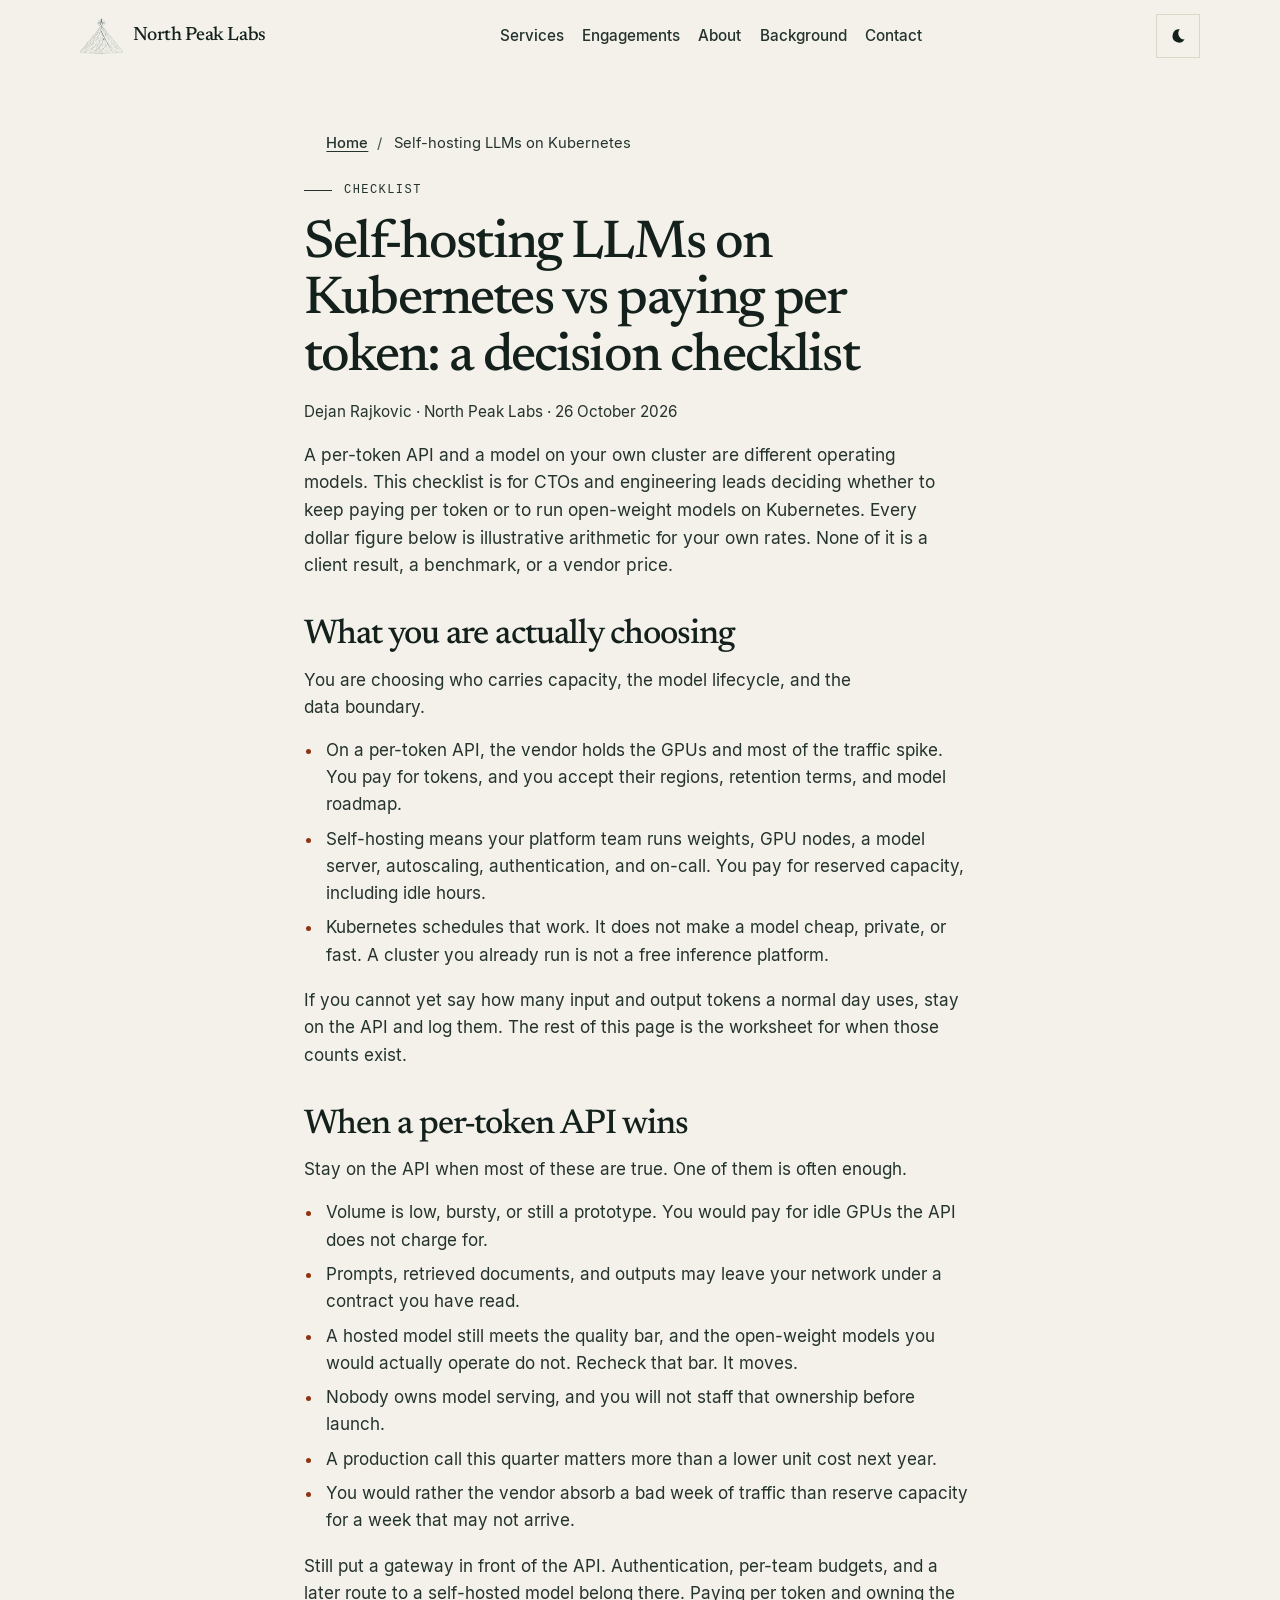
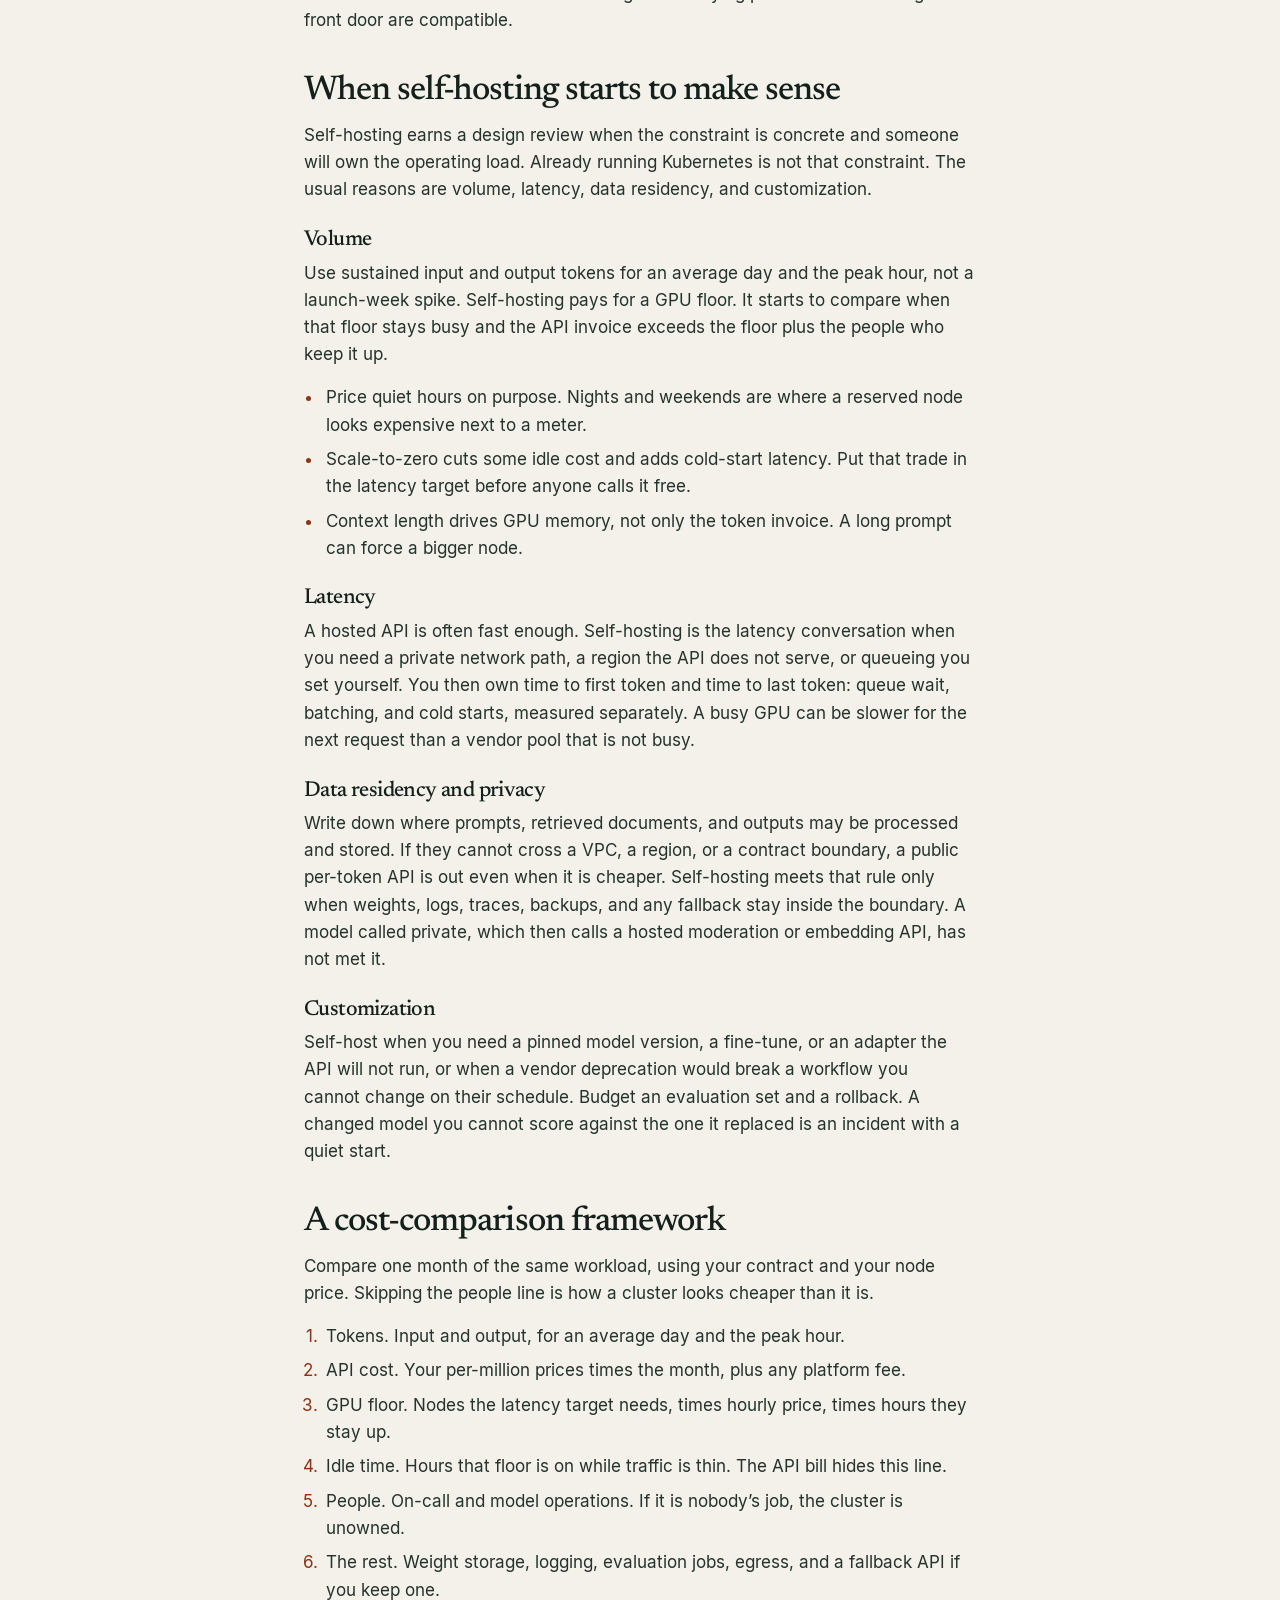
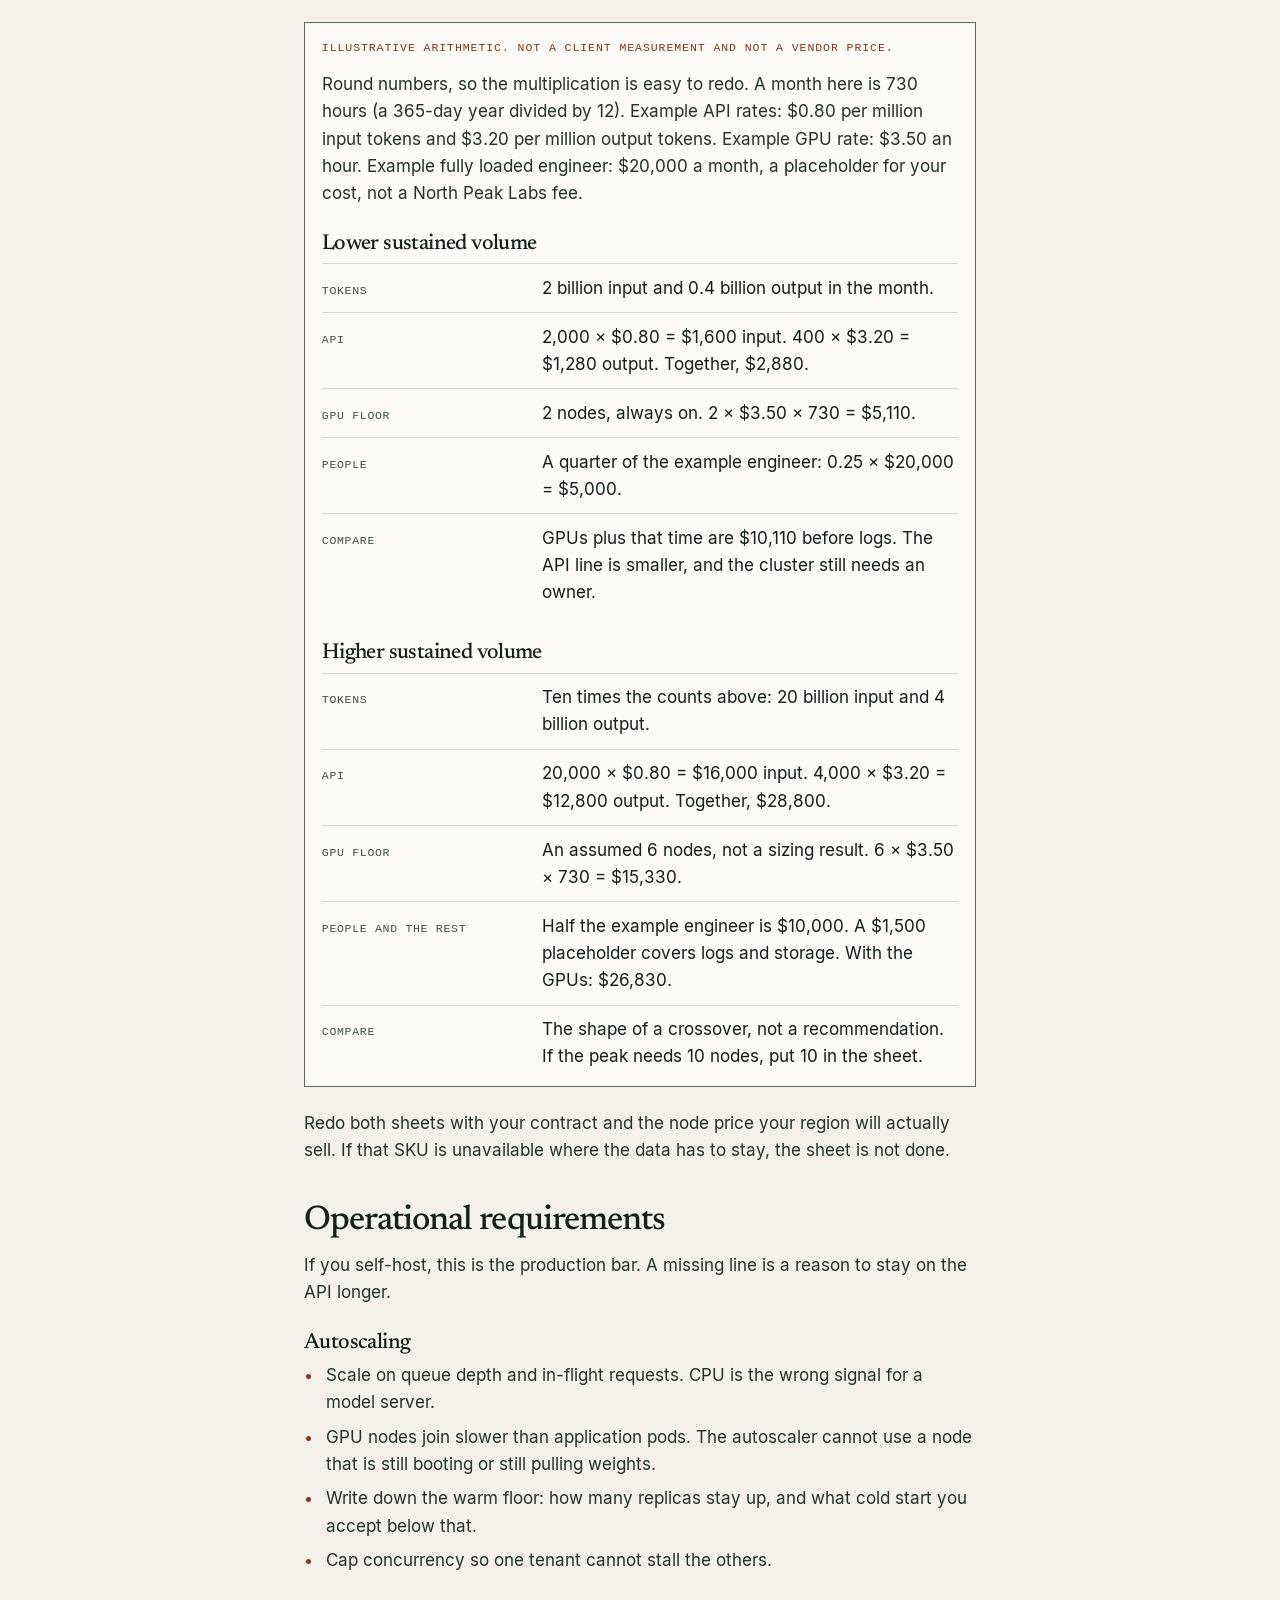
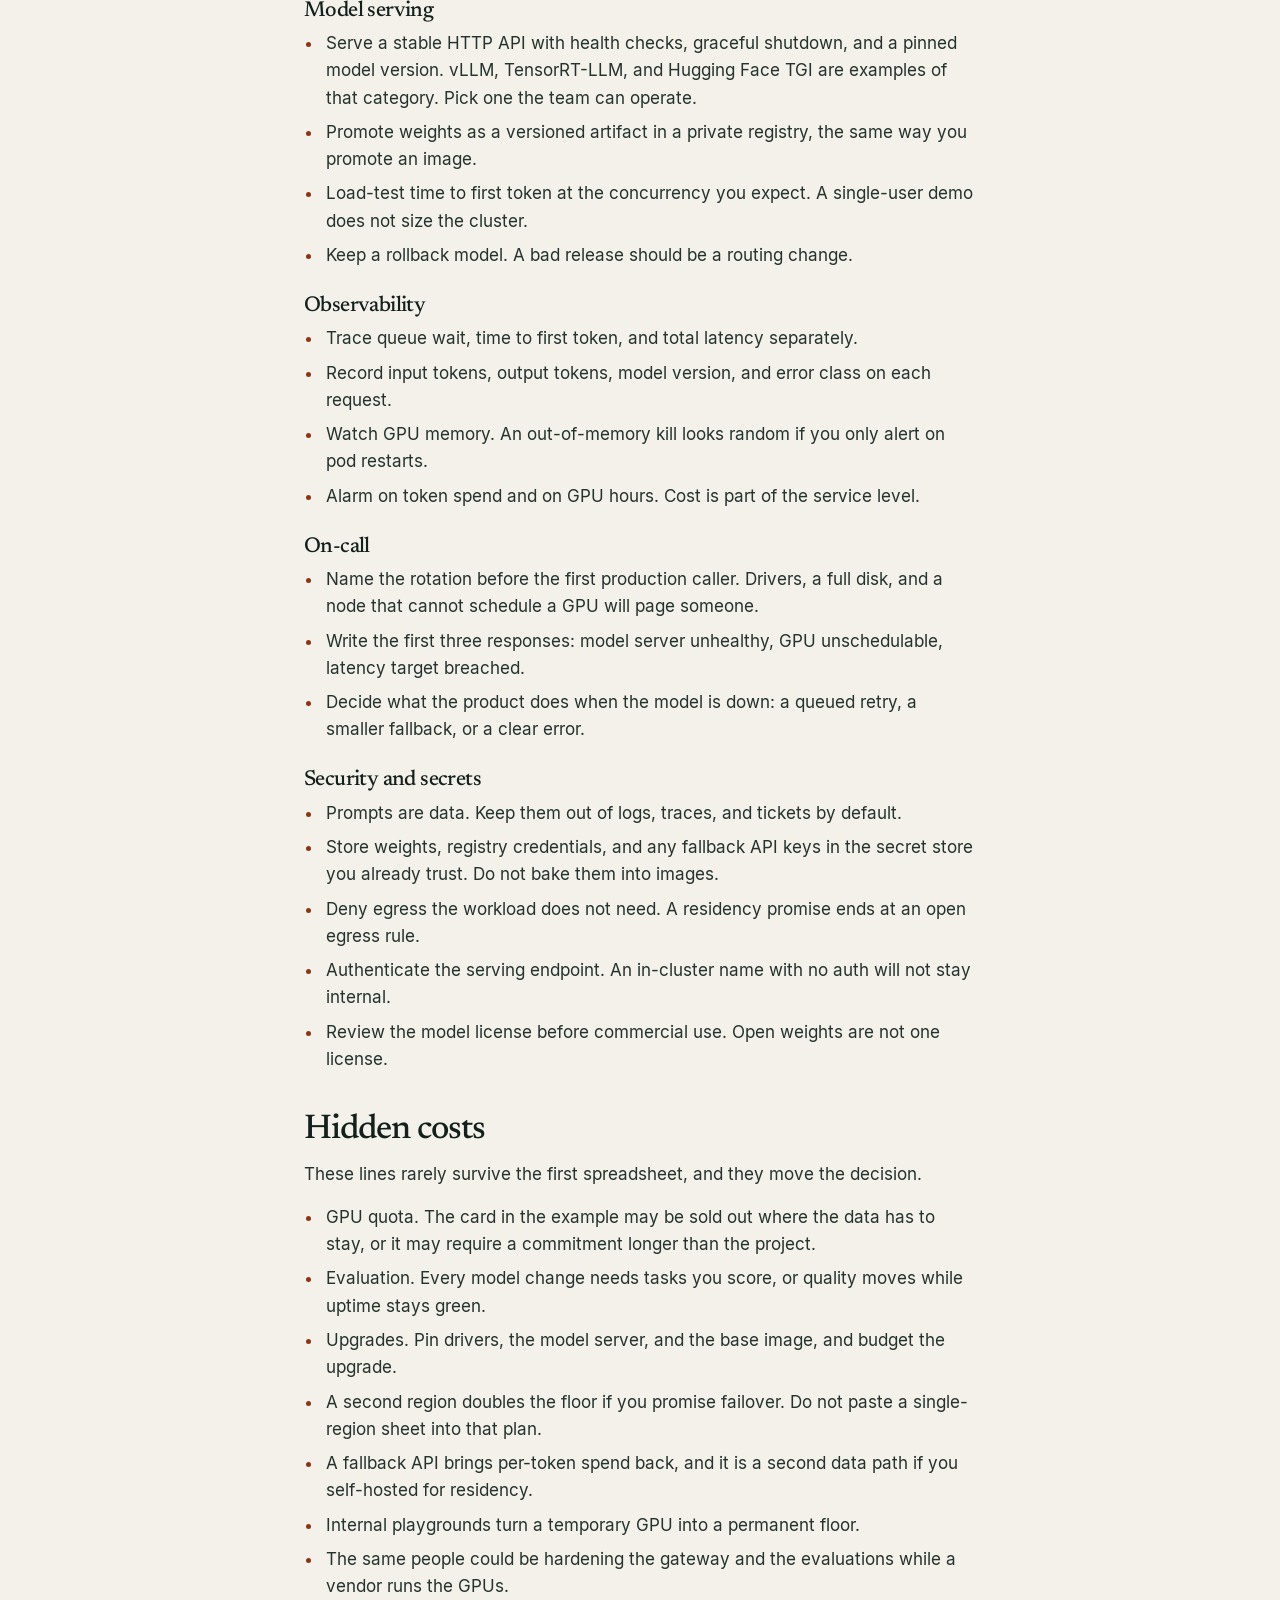
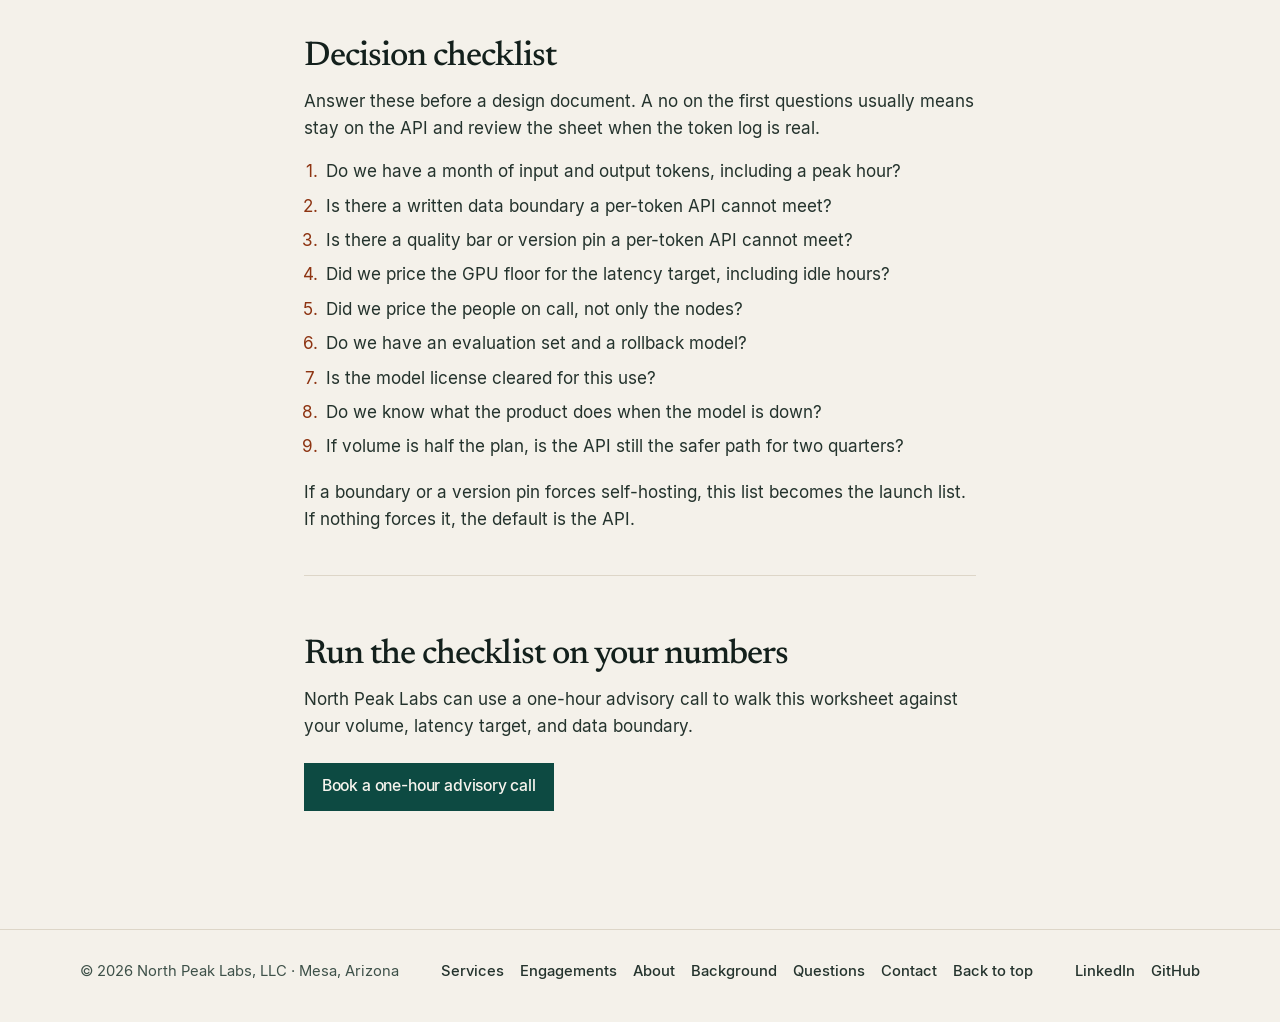
==== self-hosting-llms-kubernetes/index.html @ 17d91e7c "Add a checklist for self-hosting LLMs on Kubernetes. The article compares a per-token API with runni" ====
<!doctype html>
<html lang="en">
  <head>
    <meta charset="utf-8" />
    <meta name="viewport" content="width=device-width, initial-scale=1, viewport-fit=cover" />
    <script>
      (function () {
        document.documentElement.classList.add("js");
        try {
          var saved = localStorage.getItem("npl-theme");
          if (saved === "light" || saved === "dark") document.documentElement.setAttribute("data-theme", saved);
        } catch (e) {}
        if (window.matchMedia("(prefers-reduced-motion: reduce)").matches) document.documentElement.classList.add("reduced-motion");
      })();
    </script>
    <title>Self-hosting LLMs on Kubernetes vs paying per token | North Peak Labs</title>
    <meta name="description" content="A checklist for CTOs and engineering leads choosing a per-token LLM API or self-hosted open-weight models on Kubernetes, with illustrative cost math." />
    <link rel="canonical" href="https://northpeaklabs.studio/self-hosting-llms-kubernetes/" />
    <meta name="robots" content="index, follow" />
    <meta name="author" content="Dejan Rajkovic" />
    <meta name="color-scheme" content="light dark" />
    <meta name="theme-color" content="#f4f1ea" media="(prefers-color-scheme: light)" />
    <meta name="theme-color" content="#101614" media="(prefers-color-scheme: dark)" />
    <meta property="og:title" content="Self-hosting LLMs on Kubernetes vs paying per token: a decision checklist" />
    <meta property="og:description" content="A checklist for CTOs and engineering leads choosing a per-token LLM API or self-hosted open-weight models on Kubernetes, with illustrative cost math." />
    <meta property="og:type" content="article" />
    <meta property="og:locale" content="en_US" />
    <meta property="og:site_name" content="North Peak Labs" />
    <meta property="og:url" content="https://northpeaklabs.studio/self-hosting-llms-kubernetes/" />
    <meta property="og:image" content="https://northpeaklabs.studio/og-image.png" />
    <meta property="og:image:width" content="1200" />
    <meta property="og:image:height" content="630" />
    <meta property="og:image:alt" content="North Peak Labs — AI platform, MLOps, and LLM consulting in Mesa, Arizona." />
    <meta property="article:published_time" content="2026-10-26" />
    <meta property="article:author" content="Dejan Rajkovic" />
    <meta name="twitter:card" content="summary_large_image" />
    <meta name="twitter:title" content="Self-hosting LLMs on Kubernetes vs paying per token: a decision checklist" />
    <meta name="twitter:description" content="A checklist for CTOs and engineering leads choosing a per-token LLM API or self-hosted open-weight models on Kubernetes, with illustrative cost math." />
    <meta name="twitter:image" content="https://northpeaklabs.studio/og-image.png" />
    <meta name="twitter:image:alt" content="North Peak Labs — AI platform, MLOps, and LLM consulting in Mesa, Arizona." />
    <link rel="icon" href="/favicon.ico" sizes="any" />
    <link rel="icon" href="/favicon-32.png" type="image/png" sizes="32x32" />
    <link rel="apple-touch-icon" href="/apple-touch-icon.png" sizes="180x180" />
    <link rel="preload" href="/fonts/newsreader-500.woff2" as="font" type="font/woff2" crossorigin />
    <link rel="preload" href="/fonts/inter-400.woff2" as="font" type="font/woff2" crossorigin />
    <link rel="stylesheet" href="/styles.css" />
    <script type="application/ld+json">
      {
        "@context": "https://schema.org",
        "@graph": [
          {
            "@type": "Article",
            "headline": "Self-hosting LLMs on Kubernetes vs paying per token: a decision checklist",
            "description": "A checklist for CTOs and engineering leads choosing a per-token LLM API or self-hosted open-weight models on Kubernetes, with illustrative cost math.",
            "datePublished": "2026-10-26",
            "dateModified": "2026-10-26",
            "inLanguage": "en-US",
            "mainEntityOfPage": "https://northpeaklabs.studio/self-hosting-llms-kubernetes/",
            "image": "https://northpeaklabs.studio/og-image.png",
            "author": {
              "@type": "Person",
              "@id": "https://northpeaklabs.studio/#dejan",
              "name": "Dejan Rajkovic",
              "url": "https://northpeaklabs.studio/#about"
            },
            "publisher": {
              "@type": "Organization",
              "@id": "https://northpeaklabs.studio/#org",
              "name": "North Peak Labs",
              "url": "https://northpeaklabs.studio/",
              "logo": "https://northpeaklabs.studio/mark.png"
            }
          },
          {
            "@type": "BreadcrumbList",
            "itemListElement": [
              {
                "@type": "ListItem",
                "position": 1,
                "name": "Home",
                "item": "https://northpeaklabs.studio/"
              },
              {
                "@type": "ListItem",
                "position": 2,
                "name": "Self-hosting LLMs on Kubernetes vs paying per token: a decision checklist",
                "item": "https://northpeaklabs.studio/self-hosting-llms-kubernetes/"
              }
            ]
          }
        ]
      }
    </script>
  </head>
  <body>
    <a class="skip" href="#main">Skip to content</a>
    <header class="site-header">
      <div class="nav-bar wrap">
        <a class="wordmark" href="/">
          <img src="/mark.png" width="43" height="36" alt="" />
          <span class="wordmark-text">North Peak Labs</span>
        </a>
        <nav class="nav-links" id="nav-links" aria-label="Primary">
          <a href="/#services">Services</a>
          <a href="/#engagements">Engagements</a>
          <a href="/#about">About</a>
          <a href="/#background">Background</a>
          <a href="/#contact">Contact</a>
        </nav>
        <div class="nav-actions">
          <button class="icon-btn theme-toggle" type="button" aria-label="Switch to dark theme">
            <svg class="icon-moon" viewBox="0 0 24 24" width="18" height="18" aria-hidden="true"><path fill="currentColor" d="M14.5 3.1a8.8 8.8 0 1 0 6.4 13.6A8.2 8.2 0 0 1 14.5 3.1z"/></svg>
            <svg class="icon-sun" viewBox="0 0 24 24" width="18" height="18" aria-hidden="true"><path fill="none" stroke="currentColor" stroke-width="1.7" stroke-linecap="round" d="M12 4.2V2.5M12 21.5v-1.7M4.2 12H2.5M21.5 12h-1.7M6.1 6.1 4.9 4.9M19.1 19.1l-1.2-1.2M17.9 6.1l1.2-1.2M4.9 19.1l1.2-1.2"/><circle cx="12" cy="12" r="3.4" fill="none" stroke="currentColor" stroke-width="1.7"/></svg>
          </button>
          <button class="icon-btn menu-toggle" type="button" aria-expanded="false" aria-controls="nav-links" aria-label="Open navigation">
            <span class="menu-icon" aria-hidden="true"></span>
          </button>
        </div>
      </div>
    </header>

    <main id="main" tabindex="-1">
      <article class="article section">
        <div class="wrap prose">
          <nav class="crumbs" aria-label="Breadcrumb">
            <ol>
              <li><a href="/">Home</a></li>
              <li aria-current="page">Self-hosting LLMs on Kubernetes</li>
            </ol>
          </nav>
          <p class="kicker">Checklist</p>
          <h1>Self-hosting LLMs on Kubernetes vs paying per token: a decision checklist</h1>
          <p class="byline">Dejan Rajkovic · North Peak Labs · 26 October 2026</p>
          <p class="lede">A per-token API and a model on your own cluster are different operating models. This checklist is for CTOs and engineering leads deciding whether to keep paying per token or to run open-weight models on Kubernetes. Every dollar figure below is illustrative arithmetic for your own rates. None of it is a client result, a benchmark, or a vendor price.</p>

          <h2>What you are actually choosing</h2>
          <p>You are choosing who carries capacity, the model lifecycle, and the data boundary.</p>
          <ul>
            <li>On a per-token API, the vendor holds the GPUs and most of the traffic spike. You pay for tokens, and you accept their regions, retention terms, and model roadmap.</li>
            <li>Self-hosting means your platform team runs weights, GPU nodes, a model server, autoscaling, authentication, and on-call. You pay for reserved capacity, including idle hours.</li>
            <li>Kubernetes schedules that work. It does not make a model cheap, private, or fast. A cluster you already run is not a free inference platform.</li>
          </ul>
          <p>If you cannot yet say how many input and output tokens a normal day uses, stay on the API and log them. The rest of this page is the worksheet for when those counts exist.</p>

          <h2>When a per-token API wins</h2>
          <p>Stay on the API when most of these are true. One of them is often enough.</p>
          <ul>
            <li>Volume is low, bursty, or still a prototype. You would pay for idle GPUs the API does not charge for.</li>
            <li>Prompts, retrieved documents, and outputs may leave your network under a contract you have read.</li>
            <li>A hosted model still meets the quality bar, and the open-weight models you would actually operate do not. Recheck that bar. It moves.</li>
            <li>Nobody owns model serving, and you will not staff that ownership before launch.</li>
            <li>A production call this quarter matters more than a lower unit cost next year.</li>
            <li>You would rather the vendor absorb a bad week of traffic than reserve capacity for a week that may not arrive.</li>
          </ul>
          <p>Still put a gateway in front of the API. Authentication, per-team budgets, and a later route to a self-hosted model belong there. Paying per token and owning the front door are compatible.</p>

          <h2>When self-hosting starts to make sense</h2>
          <p>Self-hosting earns a design review when the constraint is concrete and someone will own the operating load. Already running Kubernetes is not that constraint. The usual reasons are volume, latency, data residency, and customization.</p>

          <h3>Volume</h3>
          <p>Use sustained input and output tokens for an average day and the peak hour, not a launch-week spike. Self-hosting pays for a GPU floor. It starts to compare when that floor stays busy and the API invoice exceeds the floor plus the people who keep it up.</p>
          <ul>
            <li>Price quiet hours on purpose. Nights and weekends are where a reserved node looks expensive next to a meter.</li>
            <li>Scale-to-zero cuts some idle cost and adds cold-start latency. Put that trade in the latency target before anyone calls it free.</li>
            <li>Context length drives GPU memory, not only the token invoice. A long prompt can force a bigger node.</li>
          </ul>

          <h3>Latency</h3>
          <p>A hosted API is often fast enough. Self-hosting is the latency conversation when you need a private network path, a region the API does not serve, or queueing you set yourself. You then own time to first token and time to last token: queue wait, batching, and cold starts, measured separately. A busy GPU can be slower for the next request than a vendor pool that is not busy.</p>

          <h3>Data residency and privacy</h3>
          <p>Write down where prompts, retrieved documents, and outputs may be processed and stored. If they cannot cross a VPC, a region, or a contract boundary, a public per-token API is out even when it is cheaper. Self-hosting meets that rule only when weights, logs, traces, backups, and any fallback stay inside the boundary. A model called private, which then calls a hosted moderation or embedding API, has not met it.</p>

          <h3>Customization</h3>
          <p>Self-host when you need a pinned model version, a fine-tune, or an adapter the API will not run, or when a vendor deprecation would break a workflow you cannot change on their schedule. Budget an evaluation set and a rollback. A changed model you cannot score against the one it replaced is an incident with a quiet start.</p>

          <h2>A cost-comparison framework</h2>
          <p>Compare one month of the same workload, using your contract and your node price. Skipping the people line is how a cluster looks cheaper than it is.</p>
          <ol>
            <li>Tokens. Input and output, for an average day and the peak hour.</li>
            <li>API cost. Your per-million prices times the month, plus any platform fee.</li>
            <li>GPU floor. Nodes the latency target needs, times hourly price, times hours they stay up.</li>
            <li>Idle time. Hours that floor is on while traffic is thin. The API bill hides this line.</li>
            <li>People. On-call and model operations. If it is nobody’s job, the cluster is unowned.</li>
            <li>The rest. Weight storage, logging, evaluation jobs, egress, and a fallback API if you keep one.</li>
          </ol>

          <figure class="example">
            <figcaption>Illustrative arithmetic. Not a client measurement and not a vendor price.</figcaption>
            <p>Round numbers, so the multiplication is easy to redo. A month here is 730 hours (a 365-day year divided by 12). Example API rates: $0.80 per million input tokens and $3.20 per million output tokens. Example GPU rate: $3.50 an hour. Example fully loaded engineer: $20,000 a month, a placeholder for your cost, not a North Peak Labs fee.</p>
            <h3>Lower sustained volume</h3>
            <dl class="sheet">
              <div>
                <dt>Tokens</dt>
                <dd>2 billion input and 0.4 billion output in the month.</dd>
              </div>
              <div>
                <dt>API</dt>
                <dd>2,000 × $0.80 = $1,600 input. 400 × $3.20 = $1,280 output. Together, $2,880.</dd>
              </div>
              <div>
                <dt>GPU floor</dt>
                <dd>2 nodes, always on. 2 × $3.50 × 730 = $5,110.</dd>
              </div>
              <div>
                <dt>People</dt>
                <dd>A quarter of the example engineer: 0.25 × $20,000 = $5,000.</dd>
              </div>
              <div>
                <dt>Compare</dt>
                <dd>GPUs plus that time are $10,110 before logs. The API line is smaller, and the cluster still needs an owner.</dd>
              </div>
            </dl>
            <h3>Higher sustained volume</h3>
            <dl class="sheet">
              <div>
                <dt>Tokens</dt>
                <dd>Ten times the counts above: 20 billion input and 4 billion output.</dd>
              </div>
              <div>
                <dt>API</dt>
                <dd>20,000 × $0.80 = $16,000 input. 4,000 × $3.20 = $12,800 output. Together, $28,800.</dd>
              </div>
              <div>
                <dt>GPU floor</dt>
                <dd>An assumed 6 nodes, not a sizing result. 6 × $3.50 × 730 = $15,330.</dd>
              </div>
              <div>
                <dt>People and the rest</dt>
                <dd>Half the example engineer is $10,000. A $1,500 placeholder covers logs and storage. With the GPUs: $26,830.</dd>
              </div>
              <div>
                <dt>Compare</dt>
                <dd>The shape of a crossover, not a recommendation. If the peak needs 10 nodes, put 10 in the sheet.</dd>
              </div>
            </dl>
          </figure>
          <p>Redo both sheets with your contract and the node price your region will actually sell. If that SKU is unavailable where the data has to stay, the sheet is not done.</p>

          <h2>Operational requirements</h2>
          <p>If you self-host, this is the production bar. A missing line is a reason to stay on the API longer.</p>

          <h3>Autoscaling</h3>
          <ul>
            <li>Scale on queue depth and in-flight requests. CPU is the wrong signal for a model server.</li>
            <li>GPU nodes join slower than application pods. The autoscaler cannot use a node that is still booting or still pulling weights.</li>
            <li>Write down the warm floor: how many replicas stay up, and what cold start you accept below that.</li>
            <li>Cap concurrency so one tenant cannot stall the others.</li>
          </ul>

          <h3>Model serving</h3>
          <ul>
            <li>Serve a stable HTTP API with health checks, graceful shutdown, and a pinned model version. vLLM, TensorRT-LLM, and Hugging Face TGI are examples of that category. Pick one the team can operate.</li>
            <li>Promote weights as a versioned artifact in a private registry, the same way you promote an image.</li>
            <li>Load-test time to first token at the concurrency you expect. A single-user demo does not size the cluster.</li>
            <li>Keep a rollback model. A bad release should be a routing change.</li>
          </ul>

          <h3>Observability</h3>
          <ul>
            <li>Trace queue wait, time to first token, and total latency separately.</li>
            <li>Record input tokens, output tokens, model version, and error class on each request.</li>
            <li>Watch GPU memory. An out-of-memory kill looks random if you only alert on pod restarts.</li>
            <li>Alarm on token spend and on GPU hours. Cost is part of the service level.</li>
          </ul>

          <h3>On-call</h3>
          <ul>
            <li>Name the rotation before the first production caller. Drivers, a full disk, and a node that cannot schedule a GPU will page someone.</li>
            <li>Write the first three responses: model server unhealthy, GPU unschedulable, latency target breached.</li>
            <li>Decide what the product does when the model is down: a queued retry, a smaller fallback, or a clear error.</li>
          </ul>

          <h3>Security and secrets</h3>
          <ul>
            <li>Prompts are data. Keep them out of logs, traces, and tickets by default.</li>
            <li>Store weights, registry credentials, and any fallback API keys in the secret store you already trust. Do not bake them into images.</li>
            <li>Deny egress the workload does not need. A residency promise ends at an open egress rule.</li>
            <li>Authenticate the serving endpoint. An in-cluster name with no auth will not stay internal.</li>
            <li>Review the model license before commercial use. Open weights are not one license.</li>
          </ul>

          <h2>Hidden costs</h2>
          <p>These lines rarely survive the first spreadsheet, and they move the decision.</p>
          <ul>
            <li>GPU quota. The card in the example may be sold out where the data has to stay, or it may require a commitment longer than the project.</li>
            <li>Evaluation. Every model change needs tasks you score, or quality moves while uptime stays green.</li>
            <li>Upgrades. Pin drivers, the model server, and the base image, and budget the upgrade.</li>
            <li>A second region doubles the floor if you promise failover. Do not paste a single-region sheet into that plan.</li>
            <li>A fallback API brings per-token spend back, and it is a second data path if you self-hosted for residency.</li>
            <li>Internal playgrounds turn a temporary GPU into a permanent floor.</li>
            <li>The same people could be hardening the gateway and the evaluations while a vendor runs the GPUs.</li>
          </ul>

          <h2>Decision checklist</h2>
          <p>Answer these before a design document. A no on the first questions usually means stay on the API and review the sheet when the token log is real.</p>
          <ol>
            <li>Do we have a month of input and output tokens, including a peak hour?</li>
            <li>Is there a written data boundary a per-token API cannot meet?</li>
            <li>Is there a quality bar or version pin a per-token API cannot meet?</li>
            <li>Did we price the GPU floor for the latency target, including idle hours?</li>
            <li>Did we price the people on call, not only the nodes?</li>
            <li>Do we have an evaluation set and a rollback model?</li>
            <li>Is the model license cleared for this use?</li>
            <li>Do we know what the product does when the model is down?</li>
            <li>If volume is half the plan, is the API still the safer path for two quarters?</li>
          </ol>
          <p>If a boundary or a version pin forces self-hosting, this list becomes the launch list. If nothing forces it, the default is the API.</p>

          <section class="cta-band" aria-labelledby="cta-title">
            <h2 id="cta-title">Run the checklist on your numbers</h2>
            <p>North Peak Labs can use a one-hour advisory call to walk this worksheet against your volume, latency target, and data boundary.</p>
            <p><a class="button button-primary" href="/#contact">Book a one-hour advisory call</a></p>
          </section>
        </div>
      </article>
    </main>

    <footer>
      <div class="wrap footer-inner">
        <p class="footer-copy">© 2026 North Peak Labs, LLC · Mesa, Arizona</p>
        <nav class="footer-nav" aria-label="Footer">
          <a href="/#services">Services</a>
          <a href="/#engagements">Engagements</a>
          <a href="/#about">About</a>
          <a href="/#background">Background</a>
          <a href="/#questions">Questions</a>
          <a href="/#contact">Contact</a>
          <a href="#main">Back to top</a>
        </nav>
        <div class="footer-meta">
          <a href="https://www.linkedin.com/in/dejan-rajkovic">LinkedIn</a>
          <a href="https://github.com/Dejan992">GitHub</a>
        </div>
      </div>
    </footer>

    <script>
      (function () {
        var header = document.querySelector(".site-header");
        var button = document.querySelector(".menu-toggle");
        var nav = document.getElementById("nav-links");
        var themeButton = document.querySelector(".theme-toggle");
        var root = document.documentElement;

        function onScroll() {
          if (header) header.classList.toggle("is-scrolled", window.scrollY > 4);
        }
        onScroll();
        window.addEventListener("scroll", onScroll, { passive: true });

        function setOpen(open) {
          if (!button || !nav) return;
          nav.classList.toggle("is-open", open);
          button.setAttribute("aria-expanded", open ? "true" : "false");
          button.setAttribute("aria-label", open ? "Close navigation" : "Open navigation");
          document.body.classList.toggle("nav-locked", open);
        }
        if (button && nav) {
          button.addEventListener("click", function () {
            var open = button.getAttribute("aria-expanded") !== "true";
            setOpen(open);
            if (open) {
              var first = nav.querySelector("a");
              if (first) first.focus();
            }
          });
          nav.addEventListener("click", function (event) {
            if (event.target.closest("a")) setOpen(false);
          });
          document.addEventListener("keydown", function (event) {
            if (event.key === "Escape" && button.getAttribute("aria-expanded") === "true") {
              setOpen(false);
              button.focus();
            }
          });
          document.addEventListener("click", function (event) {
            if (button.getAttribute("aria-expanded") !== "true") return;
            if (event.target.closest("#nav-links") || event.target.closest(".menu-toggle")) return;
            setOpen(false);
          });
          window.addEventListener("resize", function () {
            if (window.matchMedia("(min-width: 880px)").matches) setOpen(false);
          });
        }

        function appliedTheme() {
          var explicit = root.getAttribute("data-theme");
          if (explicit === "light" || explicit === "dark") return explicit;
          return window.matchMedia("(prefers-color-scheme: dark)").matches ? "dark" : "light";
        }
        function syncThemeControls() {
          if (!themeButton) return;
          var next = appliedTheme() === "dark" ? "light" : "dark";
          themeButton.setAttribute("aria-label", "Switch to " + next + " theme");
        }
        function setThemeColor(theme) {
          document.querySelectorAll('meta[name="theme-color"]').forEach(function (node) { node.remove(); });
          var meta = document.createElement("meta");
          meta.setAttribute("name", "theme-color");
          meta.setAttribute("content", theme === "dark" ? "#101614" : "#f4f1ea");
          document.head.appendChild(meta);
        }
        syncThemeControls();
        if (root.getAttribute("data-theme")) setThemeColor(appliedTheme());
        if (themeButton) {
          themeButton.addEventListener("click", function () {
            var next = appliedTheme() === "dark" ? "light" : "dark";
            root.setAttribute("data-theme", next);
            try { localStorage.setItem("npl-theme", next); } catch (e) {}
            setThemeColor(next);
            syncThemeControls();
          });
        }

        document.querySelectorAll("a[href^='http']").forEach(function (link) {
          link.setAttribute("target", "_blank");
          link.setAttribute("rel", "noopener noreferrer");
          if (!link.querySelector(".sr-only")) {
            var hint = document.createElement("span");
            hint.className = "sr-only";
            hint.textContent = " (opens in a new tab)";
            link.appendChild(hint);
          }
        });
      })();
    </script>
  </body>
</html>
---- styles.css ----
@font-face {
        font-family: "Newsreader";
        font-style: normal;
        font-weight: 500;
        font-display: swap;
        src: url("fonts/newsreader-500.woff2") format("woff2");
        unicode-range: U+0000-00FF, U+0131, U+0152-0153, U+02BB-02BC, U+02C6, U+02DA, U+02DC, U+2000-206F, U+2074, U+20AC, U+2122, U+2191, U+2193, U+2212, U+2215, U+FEFF, U+FFFD;
      }
      @font-face {
        font-family: "Newsreader Fallback";
        src: local("Georgia");
        size-adjust: 97%;
        ascent-override: 92%;
        descent-override: 24%;
        line-gap-override: 0%;
      }
      @font-face {
        font-family: "Newsreader";
        font-style: italic;
        font-weight: 500;
        font-display: swap;
        src: url("fonts/newsreader-500-italic.woff2") format("woff2");
        unicode-range: U+0000-00FF, U+0131, U+0152-0153, U+02BB-02BC, U+02C6, U+02DA, U+02DC, U+2000-206F, U+2074, U+20AC, U+2122, U+2191, U+2193, U+2212, U+2215, U+FEFF, U+FFFD;
      }
      @font-face {
        font-family: "Inter";
        font-style: normal;
        font-weight: 400;
        font-display: swap;
        src: url("fonts/inter-400.woff2") format("woff2");
        unicode-range: U+0000-00FF, U+0131, U+0152-0153, U+02BB-02BC, U+02C6, U+02DA, U+02DC, U+2000-206F, U+2074, U+20AC, U+2122, U+2191, U+2193, U+2212, U+2215, U+FEFF, U+FFFD;
      }
      @font-face {
        font-family: "Inter Fallback";
        src: local("Arial");
        size-adjust: 107%;
        ascent-override: 90%;
        descent-override: 22%;
        line-gap-override: 0%;
      }
      @font-face {
        font-family: "Inter";
        font-style: normal;
        font-weight: 500;
        font-display: swap;
        src: url("fonts/inter-500.woff2") format("woff2");
        unicode-range: U+0000-00FF, U+0131, U+0152-0153, U+02BB-02BC, U+02C6, U+02DA, U+02DC, U+2000-206F, U+2074, U+20AC, U+2122, U+2191, U+2193, U+2212, U+2215, U+FEFF, U+FFFD;
      }

      :root {
        color-scheme: light;
        --bg: #f4f1ea;
        --bg-elev: #fbfaf6;
        --ink: #13201c;
        --ink-soft: #24332d;
        --muted: #3e5149;
        --line: #ddd6c8;
        --pine: #0d4a42;
        --pine-hover: #08352f;
        --button-ink: #f7f4ee;
        --ember: #8d3412;
        --wash: #e7f1ed;
        --focus: #0d4a42;
        --input-border: #5c6b64;
        --header-bg: rgba(244, 241, 234, 0.92);
        --shadow: 0 16px 40px rgba(16, 22, 20, 0.08);
        --inv-bg: #101614;
        --inv-bg-elev: #18211e;
        --inv-ink: #f3f0e8;
        --inv-ink-soft: #dce4df;
        --inv-muted: #b7c4bd;
        --inv-line: #2c3a35;
        --inv-pine: #9ed9cb;
        --inv-pine-hover: #d5f3ea;
        --inv-button-ink: #10201c;
        --inv-ember: #f0b089;
        --inv-wash: #1c2c28;
        --inv-focus: #d5f3ea;
        --inv-input: #8aa097;
        --inv-header: rgba(16, 22, 20, 0.92);
        --serif: "Newsreader", "Newsreader Fallback", "Iowan Old Style", Palatino, Georgia, serif;
        --sans: Inter, "Inter Fallback", "Segoe UI", system-ui, -apple-system, sans-serif;
        --mono: ui-monospace, "Cascadia Mono", "SFMono-Regular", Menlo, Consolas, monospace;
        --header-h: 4.5rem;
        --max: 1120px;
      }
      :root[data-theme="dark"] {
        color-scheme: dark;
        --bg: #101614;
        --bg-elev: #18211e;
        --ink: #f3f0e8;
        --ink-soft: #dce4df;
        --muted: #b7c4bd;
        --line: #2c3a35;
        --pine: #9ed9cb;
        --pine-hover: #d5f3ea;
        --button-ink: #10201c;
        --ember: #f0b089;
        --wash: #1c2c28;
        --focus: #d5f3ea;
        --input-border: #8aa097;
        --header-bg: rgba(16, 22, 20, 0.92);
        --shadow: 0 16px 40px rgba(0, 0, 0, 0.35);
        --inv-bg: #f4f1ea;
        --inv-bg-elev: #fbfaf6;
        --inv-ink: #13201c;
        --inv-ink-soft: #24332d;
        --inv-muted: #3e5149;
        --inv-line: #ddd6c8;
        --inv-pine: #0d4a42;
        --inv-pine-hover: #08352f;
        --inv-button-ink: #f7f4ee;
        --inv-ember: #8d3412;
        --inv-wash: #e7f1ed;
        --inv-focus: #0d4a42;
        --inv-input: #5c6b64;
        --inv-header: rgba(244, 241, 234, 0.92);
      }
      @media (prefers-color-scheme: dark) {
        :root:not([data-theme="light"]) {
          color-scheme: dark;
          --bg: #101614;
          --bg-elev: #18211e;
          --ink: #f3f0e8;
          --ink-soft: #dce4df;
          --muted: #b7c4bd;
          --line: #2c3a35;
          --pine: #9ed9cb;
          --pine-hover: #d5f3ea;
          --button-ink: #10201c;
          --ember: #f0b089;
          --wash: #1c2c28;
          --focus: #d5f3ea;
          --input-border: #8aa097;
          --header-bg: rgba(16, 22, 20, 0.92);
          --shadow: 0 16px 40px rgba(0, 0, 0, 0.35);
          --inv-bg: #f4f1ea;
          --inv-bg-elev: #fbfaf6;
          --inv-ink: #13201c;
          --inv-ink-soft: #24332d;
          --inv-muted: #3e5149;
          --inv-line: #ddd6c8;
          --inv-pine: #0d4a42;
          --inv-pine-hover: #08352f;
          --inv-button-ink: #f7f4ee;
          --inv-ember: #8d3412;
          --inv-wash: #e7f1ed;
          --inv-focus: #0d4a42;
          --inv-input: #5c6b64;
          --inv-header: rgba(244, 241, 234, 0.92);
        }
      }

      * { box-sizing: border-box; }
      html { scroll-behavior: smooth; scroll-padding-top: calc(var(--header-h) + 0.75rem); }
      body {
        margin: 0;
        background: var(--bg);
        color: var(--ink);
        font-family: var(--sans);
        font-size: 1.0625rem;
        font-weight: 400;
        line-height: 1.6;
        text-rendering: optimizeLegibility;
        -webkit-font-smoothing: antialiased;
        overflow-x: clip;
      }
      body.nav-locked { overflow: hidden; }
      img { max-width: 100%; height: auto; }
      a { color: var(--pine); }
      button, input, textarea, select { font: inherit; color: inherit; }
      button, a { -webkit-tap-highlight-color: transparent; }
      h1, h2, h3, p { margin-top: 0; }
      h1, h2, h3 { text-wrap: balance; color: var(--ink); font-family: var(--serif); font-weight: 500; letter-spacing: -0.028em; line-height: 1.08; }
      p { text-wrap: pretty; overflow-wrap: break-word; }
      strong { font-weight: 500; }
      ::selection { background: #c9e4db; color: #13201c; }
      :root[data-theme="dark"] ::selection { background: #1d4a42; color: #f4f1ea; }
      @media (prefers-color-scheme: dark) {
        :root:not([data-theme="light"]) ::selection { background: #1d4a42; color: #f4f1ea; }
      }

      .skip {
        position: fixed;
        left: 12px;
        top: 12px;
        z-index: 1000;
        transform: translateY(-160%);
        padding: 0.7rem 0.9rem;
        background: var(--ink);
        color: var(--bg);
        text-decoration: none;
        font-weight: 500;
      }
      .skip:focus { transform: none; }
      :focus { outline: none; }
      :focus-visible { outline: 2px solid var(--focus); outline-offset: 3px; }
      .sr-only {
        position: absolute;
        width: 1px;
        height: 1px;
        padding: 0;
        margin: -1px;
        overflow: hidden;
        clip: rect(0, 0, 0, 0);
        white-space: nowrap;
        border: 0;
      }
      .wrap { width: min(var(--max), calc(100% - 2rem)); margin-inline: auto; }
      section[id], #top { scroll-margin-top: calc(var(--header-h) + 0.75rem); }

      .site-header {
        position: sticky;
        top: 0;
        z-index: 40;
        min-height: var(--header-h);
        background: var(--header-bg);
        -webkit-backdrop-filter: blur(16px);
        backdrop-filter: blur(16px);
        border-bottom: 1px solid transparent;
      }
      .site-header.is-scrolled { border-bottom-color: var(--line); }
      .nav-bar {
        min-height: var(--header-h);
        display: flex;
        align-items: center;
        justify-content: space-between;
        gap: 1rem;
      }
      .wordmark {
        position: relative;
        display: inline-flex;
        align-items: center;
        gap: 0.6rem;
        min-height: 44px;
        color: var(--ink);
        text-decoration: none;
        font-family: var(--serif);
        font-size: 1.2rem;
        font-weight: 500;
        letter-spacing: -0.02em;
      }
      .wordmark img { width: 43px; height: 36px; display: block; }
      .nav-actions { display: flex; align-items: center; gap: 0.25rem; }
      .nav-links { display: flex; align-items: center; gap: 0.25rem 1.15rem; }
      .nav-links a {
        display: inline-flex;
        align-items: center;
        min-height: 44px;
        color: var(--ink-soft);
        text-decoration: none;
        font-size: 0.95rem;
        font-weight: 500;
      }
      .nav-links a:hover { color: var(--ink); }
      .nav-links a[aria-current="true"] { color: var(--ink); box-shadow: inset 0 -2px 0 var(--ember); }
      .icon-btn {
        display: none;
        width: 44px;
        height: 44px;
        padding: 0;
        border: 1px solid var(--line);
        background: transparent;
        color: var(--ink);
        align-items: center;
        justify-content: center;
        cursor: pointer;
      }
      .icon-btn:hover { background: var(--wash); }
      .js .theme-toggle { display: inline-flex; }
      .icon-sun { display: none; }
      .icon-moon { display: block; }
      :root[data-theme="dark"] .icon-moon { display: none; }
      :root[data-theme="dark"] .icon-sun { display: block; }
      @media (prefers-color-scheme: dark) {
        :root:not([data-theme]) .icon-moon { display: none; }
        :root:not([data-theme]) .icon-sun { display: block; }
      }
      .menu-icon, .menu-icon::before, .menu-icon::after {
        display: block;
        width: 16px;
        height: 1.5px;
        background: currentColor;
        position: relative;
      }
      .menu-icon::before, .menu-icon::after { content: ""; position: absolute; left: 0; }
      .menu-icon::before { top: -6px; }
      .menu-icon::after { top: 6px; }
      .menu-toggle[aria-expanded="true"] .menu-icon { background: transparent; }
      .menu-toggle[aria-expanded="true"] .menu-icon::before { top: 0; transform: rotate(45deg); }
      .menu-toggle[aria-expanded="true"] .menu-icon::after { top: 0; transform: rotate(-45deg); }

      .hero { padding: clamp(2.75rem, 7vw, 6rem) 0 clamp(2.5rem, 6vw, 4.5rem); }
      .hero-grid { display: grid; gap: 2rem; align-items: end; }
      .kicker {
        display: flex;
        align-items: center;
        gap: 0.75rem;
        margin: 0;
        color: var(--ember);
        font-family: var(--mono);
        font-size: 0.75rem;
        font-weight: 500;
        letter-spacing: 0.12em;
        text-transform: uppercase;
      }
      .kicker::before { content: ""; width: 1.75rem; height: 1px; background: currentColor; flex: none; }
      h1 {
        max-width: 11em;
        margin: 0.85rem 0 0.85rem;
        font-size: clamp(2.45rem, 6vw, 4.7rem);
        line-height: 0.98;
        letter-spacing: -0.034em;
      }
      .subline {
        max-width: 22em;
        margin: 0 0 1rem;
        color: var(--ink-soft);
        font-family: var(--serif);
        font-style: italic;
        font-weight: 500;
        font-size: clamp(1.3rem, 2.2vw, 1.7rem);
        line-height: 1.3;
        letter-spacing: -0.02em;
      }
      .lede { max-width: 40rem; margin: 0; color: var(--ink-soft); font-size: 1.08rem; }
      .actions { display: flex; flex-wrap: wrap; align-items: center; gap: 0.75rem; margin-top: 1.5rem; }
      .button {
        min-height: 48px;
        padding: 0.75rem 1.05rem;
        display: inline-flex;
        align-items: center;
        justify-content: center;
        gap: 0.55rem;
        border: 1px solid var(--ink);
        background: var(--ink);
        color: var(--bg);
        text-decoration: none;
        font-weight: 500;
        font-size: 0.98rem;
        letter-spacing: -0.011em;
        cursor: pointer;
        line-height: 1.2;
      }
      .button-primary { background: var(--pine); border-color: var(--pine); color: var(--button-ink); }
      .button-primary:hover { background: var(--pine-hover); border-color: var(--pine-hover); color: var(--button-ink); }
      .button-secondary { background: transparent; color: var(--ink); border-color: var(--ink); }
      .button-secondary:hover { background: var(--ink); color: var(--bg); }
      .button .arrow { display: block; }
      .hero-notes {
        display: flex;
        flex-wrap: wrap;
        gap: 0.4rem 1.25rem;
        margin: 1.25rem 0 0;
        padding: 0;
        list-style: none;
        color: var(--muted);
        font-size: 0.92rem;
      }
      .hero-notes li { display: inline-flex; align-items: center; gap: 0.5rem; }
      .hero-notes li::before {
        content: "";
        width: 6px;
        height: 6px;
        border-radius: 50%;
        background: var(--pine);
        flex: none;
      }

      .practice {
        border: 1px solid var(--input-border);
        background: var(--bg-elev);
        padding: 1.15rem 1.15rem 0.4rem;
      }
      .ridge { display: block; width: 100%; height: auto; color: var(--pine); margin-top: 0.85rem; }
      .ridge-path { stroke-dasharray: 520; stroke-dashoffset: 0; }
      .practice dl { margin: 0.35rem 0 0; }
      .practice-row {
        display: grid;
        grid-template-columns: 6.25rem minmax(0, 1fr);
        gap: 0.75rem;
        align-items: baseline;
        padding: 0.75rem 0;
        border-top: 1px solid var(--line);
      }
      .practice dt {
        margin: 0;
        color: var(--muted);
        font-family: var(--mono);
        font-size: 0.75rem;
        font-weight: 500;
        letter-spacing: 0.08em;
        text-transform: uppercase;
      }
      .practice dd { margin: 0; color: var(--ink); font-weight: 500; }

      .section { padding: clamp(3.5rem, 8vw, 6.75rem) 0; }
      .band { background: var(--bg-elev); border-block: 1px solid var(--line); }
      .section-head {
        display: grid;
        gap: 0.75rem;
        margin-bottom: 1.75rem;
      }
      h2 { margin: 0; max-width: 14em; font-size: clamp(2.05rem, 4vw, 3.2rem); }
      .section-intro { max-width: 40rem; margin: 0.85rem 0 0; color: var(--ink-soft); font-size: 1.08rem; }

      .service {
        display: grid;
        gap: 0.35rem 1.25rem;
        margin: 0;
        padding: 1.25rem 0.25rem;
        border-top: 1px solid var(--line);
      }
      .service:last-of-type { border-bottom: 1px solid var(--line); }
      .background-note { margin: 1.15rem 0 0; max-width: 40rem; color: var(--ink-soft); }
      .num {
        color: var(--ember);
        font-family: var(--mono);
        font-size: 0.75rem;
        font-weight: 500;
        letter-spacing: 0.08em;
      }
      .service h3 { margin: 0; font-size: clamp(1.4rem, 2vw, 1.75rem); letter-spacing: -0.02em; }
      .service p, .engage p, .faq-item p, .about-copy p { margin: 0; color: var(--ink-soft); }
      @media (hover: hover) {
        .service:hover { background: var(--wash); }
      }

      .engage-grid { display: grid; gap: 0.9rem; }
      .engage {
        margin: 0;
        padding: 1.2rem 1.15rem 1.35rem;
        border: 1px solid var(--input-border);
        background: var(--bg);
      }
      .engage h3 { margin: 0.45rem 0 0.55rem; font-size: 1.65rem; }
      .engage .num { display: block; }

      .about-grid { display: grid; gap: 1.5rem; }
      .about-photo { margin: 0; max-width: 400px; }
      .about-photo img {
        display: block;
        width: 100%;
        max-width: 400px;
        height: auto;
        border: 1px solid var(--input-border);
      }
      .about-copy { display: grid; gap: 0.95rem; max-width: 42rem; }
      .role { margin: 0; color: var(--muted); font-size: 0.95rem; }
      .about-links { display: flex; flex-wrap: wrap; gap: 0.35rem 1.1rem; margin: 0.25rem 0 0; padding: 0; list-style: none; }
      .about-links a { display: inline-flex; align-items: center; min-height: 44px; font-weight: 500; text-underline-offset: 0.18em; }
      .credentials { margin: 0; color: var(--ink-soft); }
      .email-link { overflow-wrap: anywhere; font-weight: 500; }

      .faq-item { padding: 1.2rem 0; border-top: 1px solid var(--line); }
      .faq-item:last-child { border-bottom: 1px solid var(--line); }
      .faq-item h3 { margin: 0 0 0.45rem; font-size: clamp(1.35rem, 2vw, 1.65rem); }

      .inverse {
        background: var(--inv-bg);
        color: var(--inv-ink);
        color-scheme: dark;
        --bg: var(--inv-bg);
        --bg-elev: var(--inv-bg-elev);
        --ink: var(--inv-ink);
        --ink-soft: var(--inv-ink-soft);
        --muted: var(--inv-muted);
        --line: var(--inv-line);
        --pine: var(--inv-pine);
        --pine-hover: var(--inv-pine-hover);
        --button-ink: var(--inv-button-ink);
        --ember: var(--inv-ember);
        --wash: var(--inv-wash);
        --focus: var(--inv-focus);
        --input-border: var(--inv-input);
      }
      :root[data-theme="dark"] .inverse { color-scheme: light; }
      @media (prefers-color-scheme: dark) {
        :root:not([data-theme="light"]) .inverse { color-scheme: light; }
      }
      .contact { border-top: 4px solid var(--ember); padding: clamp(3.5rem, 8vw, 6.5rem) 0; }
      .contact-grid { display: grid; gap: 2rem; }
      .contact h2 { max-width: 10em; font-size: clamp(2.3rem, 5vw, 3.8rem); line-height: 1.02; }
      .contact .lede { color: var(--ink-soft); }
      .fine { margin: 0.8rem 0 0; color: var(--muted); font-size: 0.92rem; }
      .field { display: flex; flex-direction: column; gap: 0.35rem; margin: 0 0 0.85rem; }
      .field-row { display: grid; gap: 0.85rem; }
      .field label { font-size: 0.92rem; font-weight: 500; color: var(--ink); }
      .req { color: var(--ember); }
      .field input, .field textarea, .field select {
        width: 100%;
        min-height: 48px;
        padding: 0.7rem 0.75rem;
        border: 1px solid var(--input-border);
        border-radius: 0;
        background: transparent;
        font-size: 1rem;
      }
      .field textarea { min-height: 9rem; resize: vertical; }
      .form-status { min-height: 1.4em; margin: 0.75rem 0 0; color: var(--ink-soft); font-size: 0.95rem; }

      footer { border-top: 1px solid var(--line); }
      .footer-inner {
        display: flex;
        flex-wrap: wrap;
        gap: 0.75rem 1.5rem;
        align-items: center;
        justify-content: space-between;
        padding: 1.25rem 0 1.75rem;
        color: var(--muted);
        font-size: 0.92rem;
      }
      .footer-nav { display: flex; flex-wrap: wrap; gap: 0.25rem 1rem; }
      .footer-nav a, .footer-meta a {
        display: inline-flex;
        align-items: center;
        min-height: 44px;
        color: var(--ink-soft);
        text-decoration: none;
        font-weight: 500;
      }
      .footer-nav a:hover, .footer-meta a:hover { color: var(--ink); }
      .footer-copy { margin: 0; }
      .footer-meta { display: flex; flex-wrap: wrap; gap: 0.25rem 1rem; }

      @media (min-width: 720px) {
        .wrap { width: min(var(--max), calc(100% - 3rem)); }
        .field-row { grid-template-columns: 1fr 1fr; }
        .engage-grid { grid-template-columns: repeat(3, minmax(0, 1fr)); }
        .about-grid { grid-template-columns: minmax(180px, 240px) minmax(0, 1fr); gap: 2.5rem; align-items: start; }
        .service {
          grid-template-columns: 3.5rem minmax(14rem, 0.8fr) minmax(0, 1.15fr);
          align-items: baseline;
          padding: 1.4rem 0.75rem;
          margin: 0 -0.75rem;
        }
        .section-head { grid-template-columns: 11rem minmax(0, 1fr); gap: 1rem 2rem; align-items: start; }
        .section-head > .kicker { padding-top: 0.85rem; }
      }
      @media (min-width: 880px) {
        .js .menu-toggle { display: none; }
        .hero-grid { grid-template-columns: minmax(0, 1.4fr) minmax(260px, 0.72fr); gap: 3.5rem; }
        .contact-grid { grid-template-columns: minmax(0, 0.9fr) minmax(0, 1fr); gap: 3rem; align-items: start; }
      }
      @media (max-width: 879px) {
        .js .menu-toggle { display: inline-flex; }
        .js .nav-links {
          display: none;
          position: absolute;
          z-index: 30;
          top: 100%;
          left: 0;
          right: 0;
          padding: 0.35rem 1rem 1rem;
          background: var(--bg-elev);
          border-bottom: 1px solid var(--line);
          box-shadow: var(--shadow);
          flex-direction: column;
          align-items: stretch;
          gap: 0;
        }
        .js .nav-links.is-open { display: flex; }
        .js .nav-links a {
          min-height: 48px;
          font-family: var(--serif);
          font-size: 1.55rem;
          font-weight: 500;
          color: var(--ink);
          border-top: 1px solid var(--line);
        }
        html:not(.js) .nav-bar { flex-wrap: wrap; padding-bottom: 0.4rem; }
        html:not(.js) .nav-links { flex-wrap: wrap; gap: 0.15rem 0.9rem; }
      }
      @media (hover: hover) and (prefers-reduced-motion: no-preference) {
        .button .arrow { transition: transform 160ms ease; }
        .button:hover .arrow { transform: translateX(4px); }
        .engage { transition: transform 180ms ease, border-color 180ms ease; }
        .engage:hover { transform: translateY(-3px); border-color: var(--pine); }
        .service { transition: background-color 160ms ease; }
      }
      @media (prefers-reduced-motion: no-preference) {
        .js .ridge-path { stroke-dashoffset: 520; animation: draw 2.2s ease forwards; }
        .js .ridge-soft { animation: drift 8s ease-in-out infinite alternate; }
        .js .reveal { transition: opacity 0.65s ease, transform 0.65s ease; }
        .js .reveal:not(.is-in) { opacity: 0; transform: translateY(14px); }
        .js .service.reveal:nth-child(2) { transition-delay: 0.05s; }
        .js .service.reveal:nth-child(3) { transition-delay: 0.1s; }
        .js .service.reveal:nth-child(4) { transition-delay: 0.15s; }
        .js .service.reveal:nth-child(5) { transition-delay: 0.2s; }
      }
      @keyframes draw { to { stroke-dashoffset: 0; } }
      @keyframes drift { to { transform: translateY(-5px); } }
      @media (prefers-reduced-motion: reduce) {
        html { scroll-behavior: auto; }
        *, *::before, *::after {
          animation-duration: 0.01ms !important;
          animation-iteration-count: 1 !important;
          transition-duration: 0.01ms !important;
          scroll-behavior: auto !important;
        }
      }
      @media print {
        .menu-toggle, .theme-toggle, .skip { display: none !important; }
        .site-header { position: static; background: white; }
        .nav-links { display: flex !important; position: static !important; box-shadow: none !important; }
        .inverse, .inverse h2, .inverse p, .inverse label { background: white !important; color: black !important; }
        body { background: white; color: black; }
        .reveal { opacity: 1 !important; transform: none !important; }
      }

      .crumbs ol {
        display: flex;
        flex-wrap: wrap;
        gap: 0.35rem 0.55rem;
        margin: 0 0 1.35rem;
        padding: 0;
        list-style: none;
        color: var(--muted);
        font-size: 0.92rem;
      }
      .crumbs li { display: inline-flex; align-items: center; gap: 0.55rem; }
      .crumbs li:not(:last-child)::after { content: "/"; color: var(--muted); }
      .crumbs a { color: var(--ink-soft); font-weight: 500; }
      .article { padding-top: clamp(2rem, 5vw, 3.25rem); }
      .prose { max-width: 42rem; }
      .article h1 {
        max-width: 16em;
        font-size: clamp(2.15rem, 4.6vw, 3.35rem);
        line-height: 1.06;
      }
      .byline { margin: 0.9rem 0 0; color: var(--muted); font-size: 0.95rem; }
      .prose h2 {
        margin: 2.4rem 0 0.75rem;
        max-width: 20em;
        font-size: clamp(1.65rem, 3vw, 2.15rem);
      }
      .prose h3 { margin: 1.6rem 0 0.45rem; font-size: 1.35rem; }
      .prose p, .prose li { color: var(--ink-soft); }
      .prose p { margin: 0 0 1rem; }
      .prose ul, .prose ol { margin: 0 0 1.15rem; padding-left: 1.2rem; }
      .prose li { margin: 0.45rem 0; padding-left: 0.2rem; }
      .prose li::marker { color: var(--ember); }
      .prose a { font-weight: 500; text-underline-offset: 0.18em; }
      .example {
        margin: 1.15rem 0 1.4rem;
        padding: 1rem 1.05rem 0.35rem;
        border: 1px solid var(--input-border);
        background: var(--bg-elev);
      }
      .example figcaption {
        margin: 0 0 0.85rem;
        color: var(--ember);
        font-family: var(--mono);
        font-size: 0.72rem;
        font-weight: 500;
        letter-spacing: 0.08em;
        text-transform: uppercase;
      }
      .sheet { margin: 0; }
      .sheet div {
        display: grid;
        grid-template-columns: minmax(7rem, 0.7fr) minmax(0, 1.4fr);
        gap: 0.75rem;
        align-items: baseline;
        padding: 0.65rem 0;
        border-top: 1px solid var(--line);
      }
      .sheet dt {
        margin: 0;
        color: var(--muted);
        font-family: var(--mono);
        font-size: 0.72rem;
        font-weight: 500;
        letter-spacing: 0.06em;
        text-transform: uppercase;
      }
      .sheet dd { margin: 0; color: var(--ink); }
      @media (max-width: 560px) {
        .sheet div { grid-template-columns: 1fr; gap: 0.25rem; }
      }
      .cta-band { margin-top: 2.6rem; padding-top: 1.4rem; border-top: 1px solid var(--line); }
      .cta-band .button { margin-top: 0.4rem; }
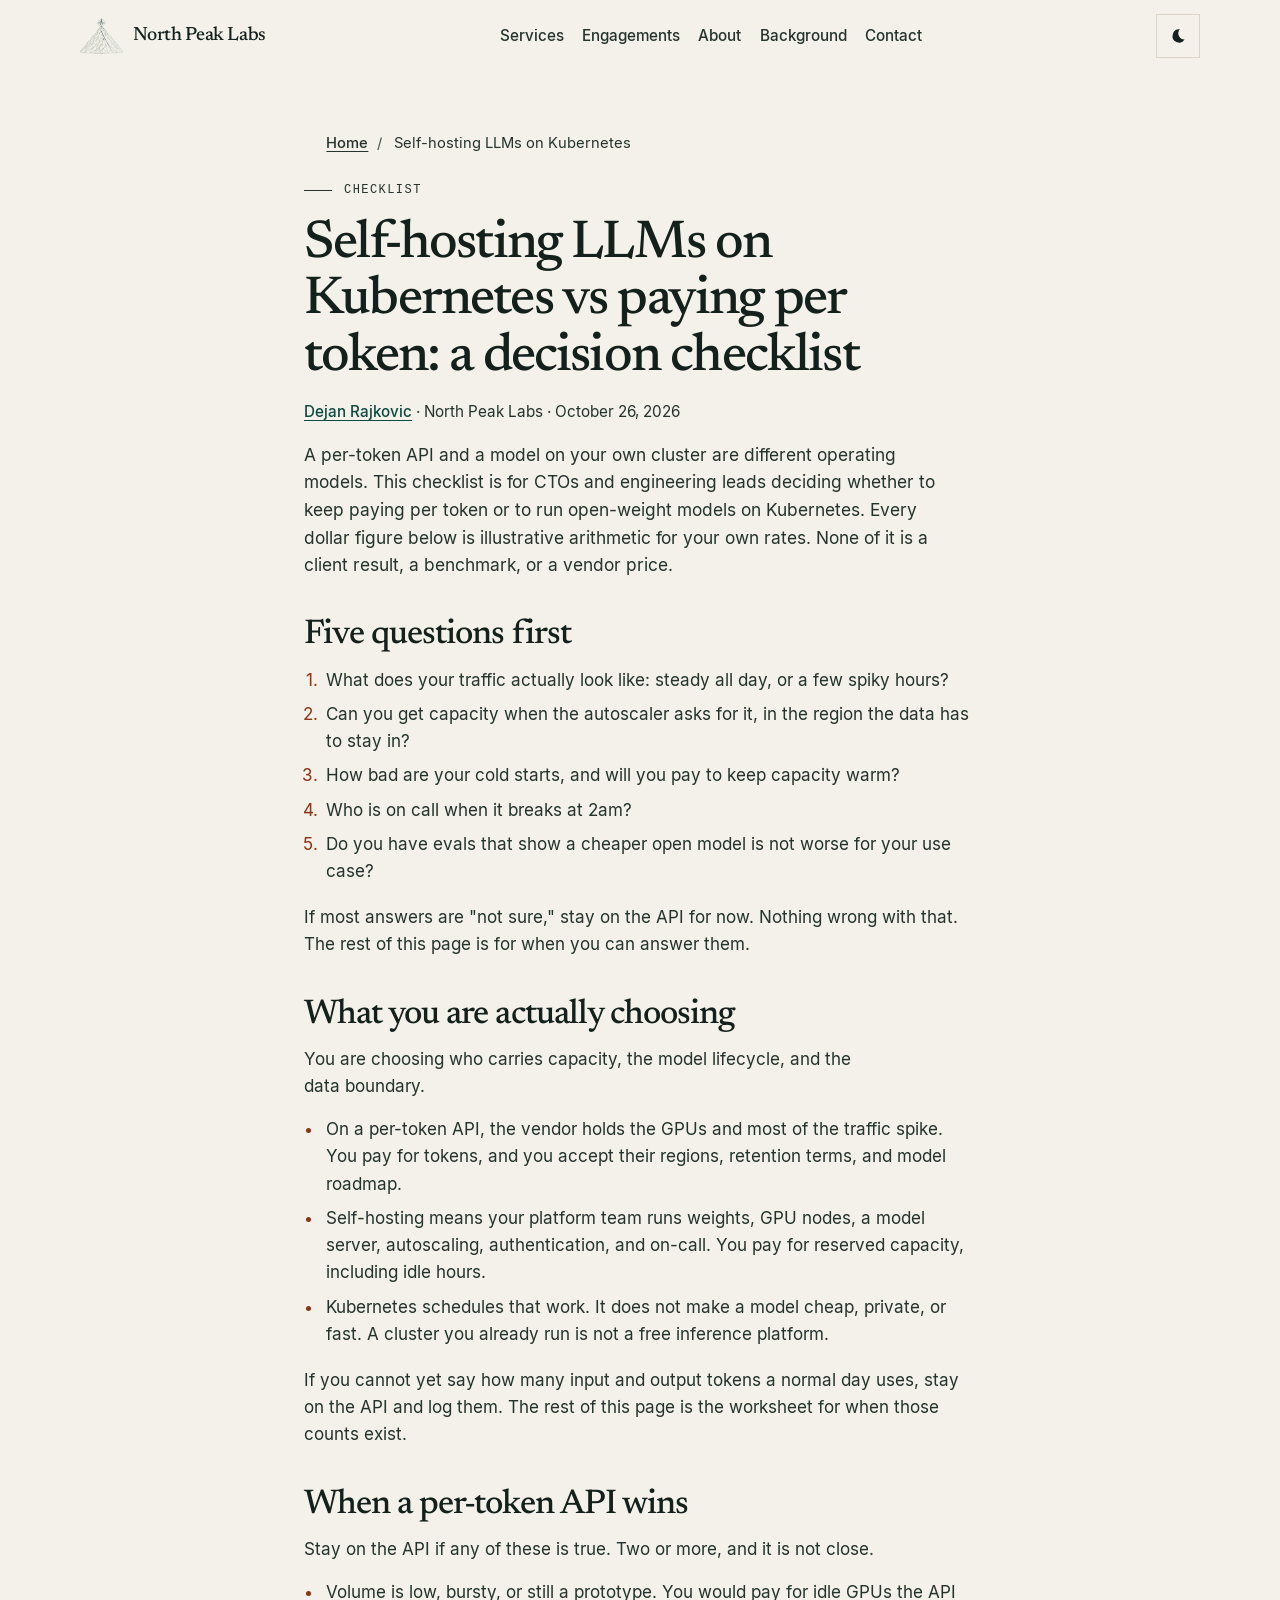
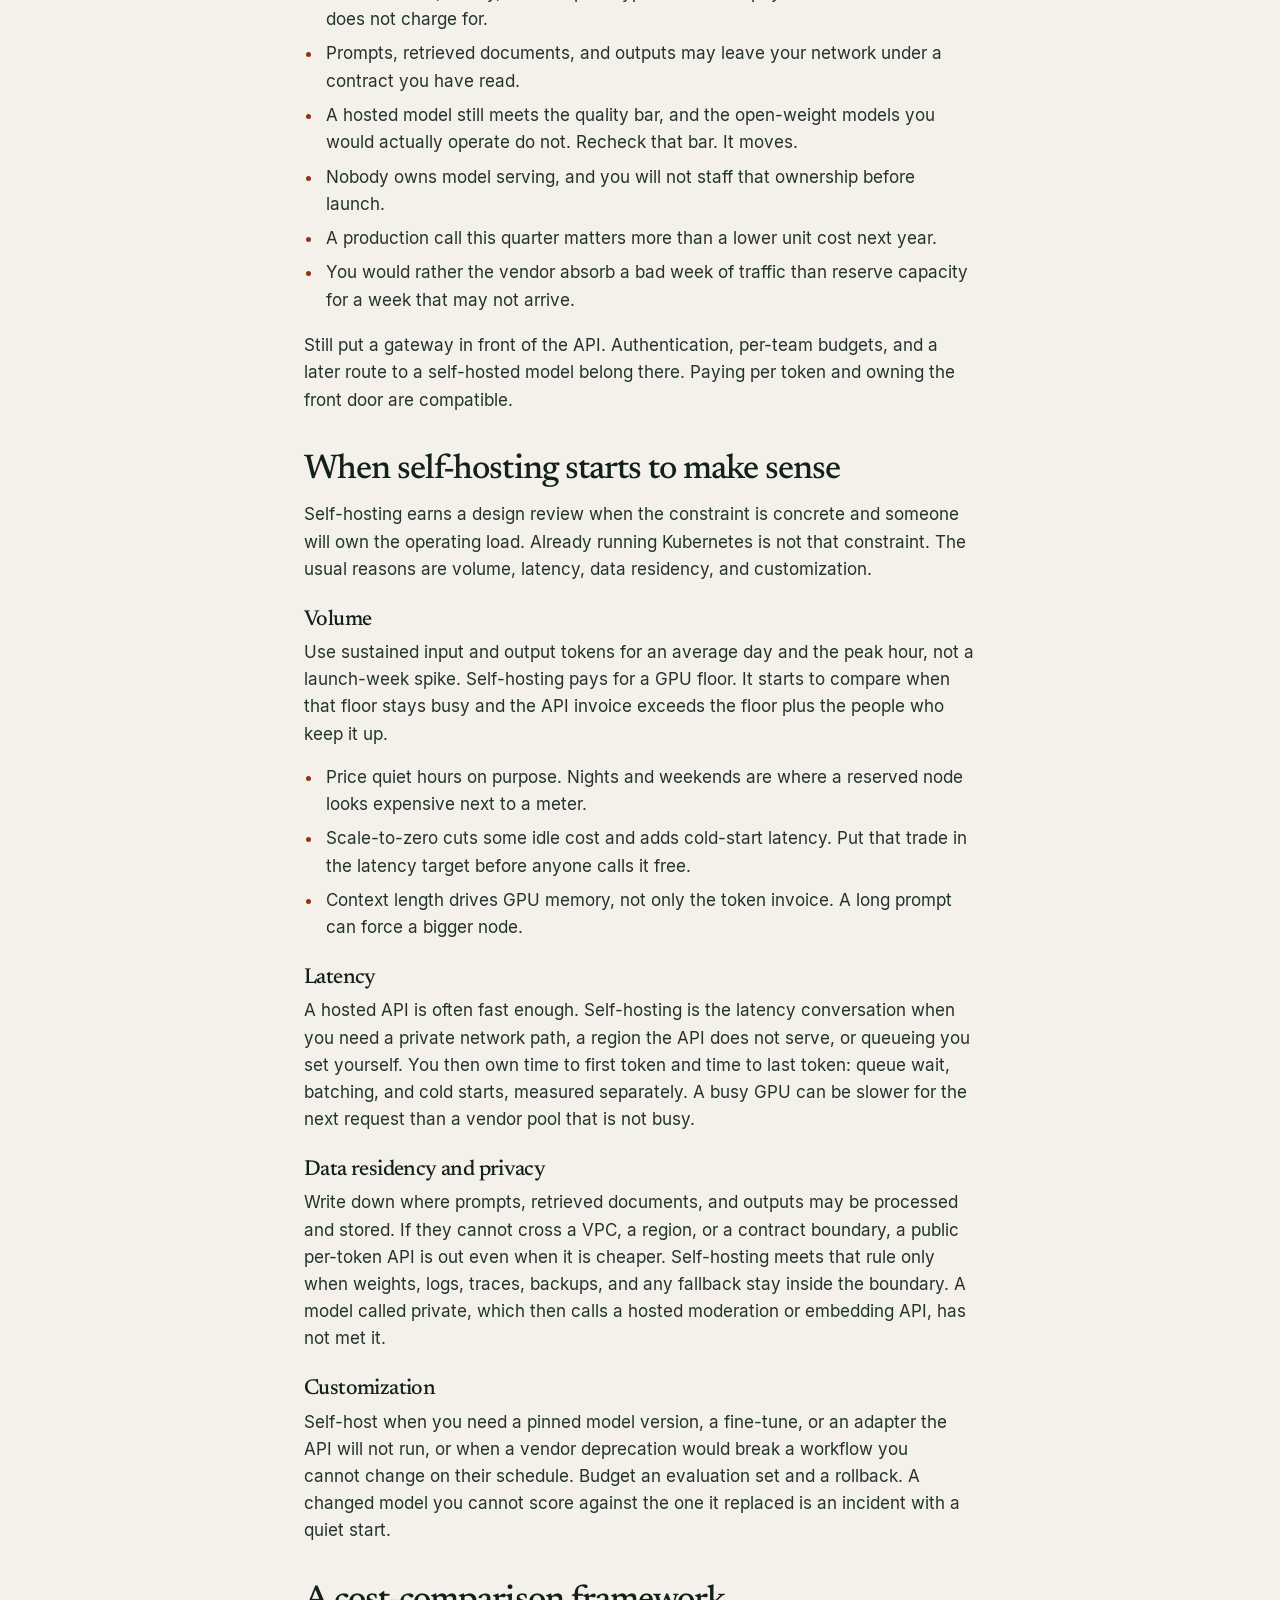
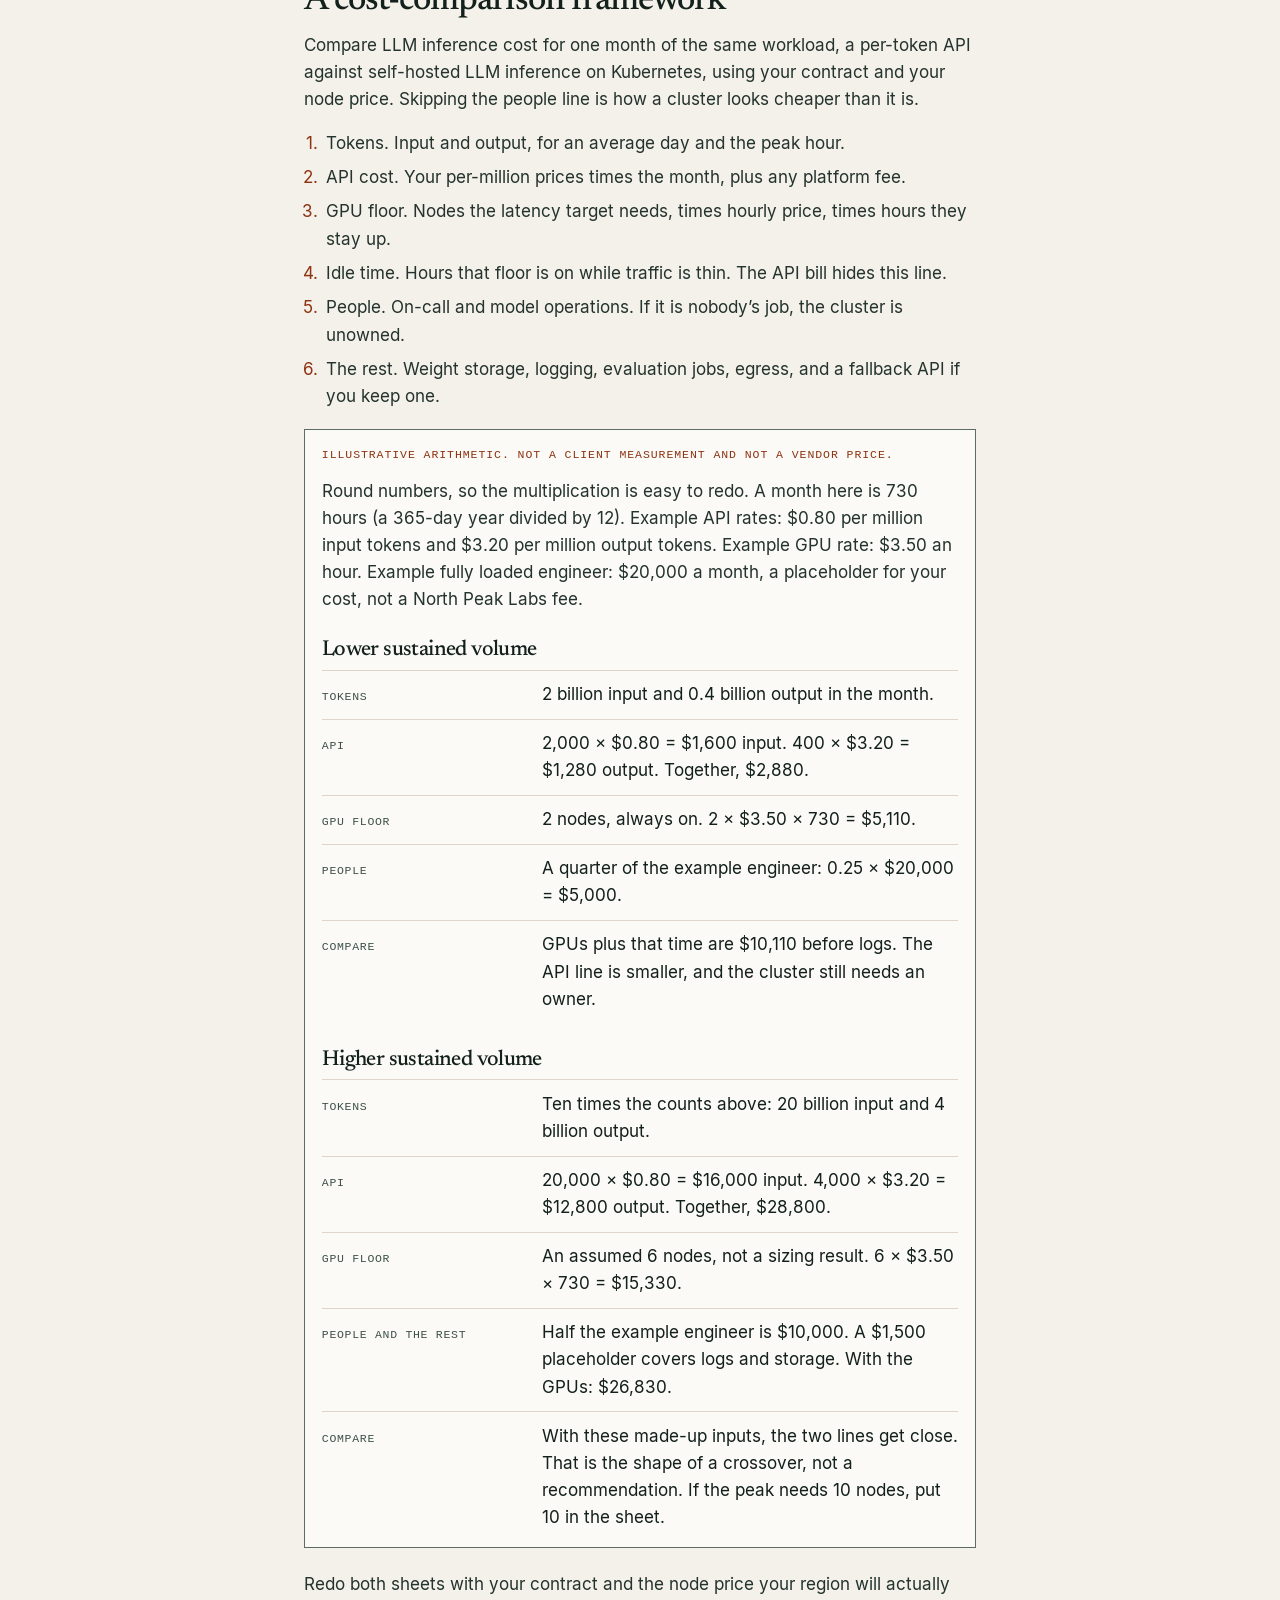
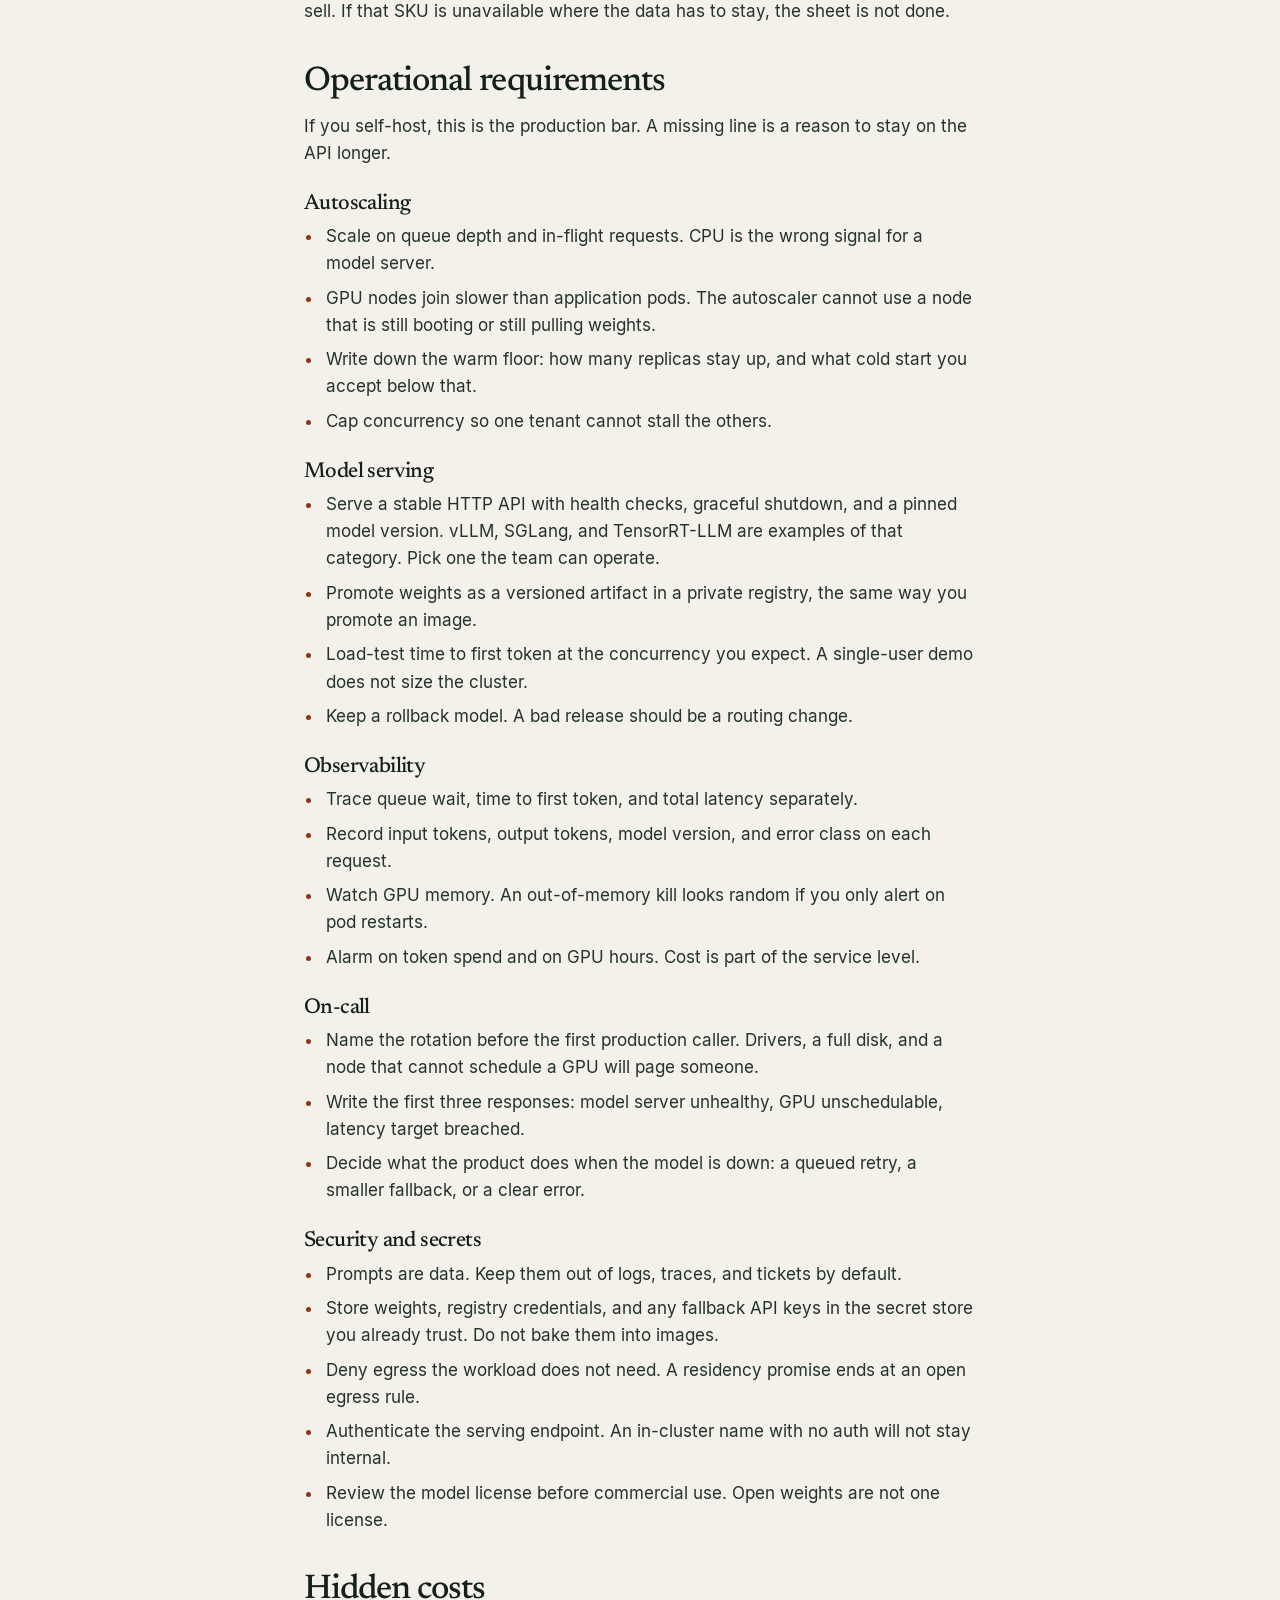
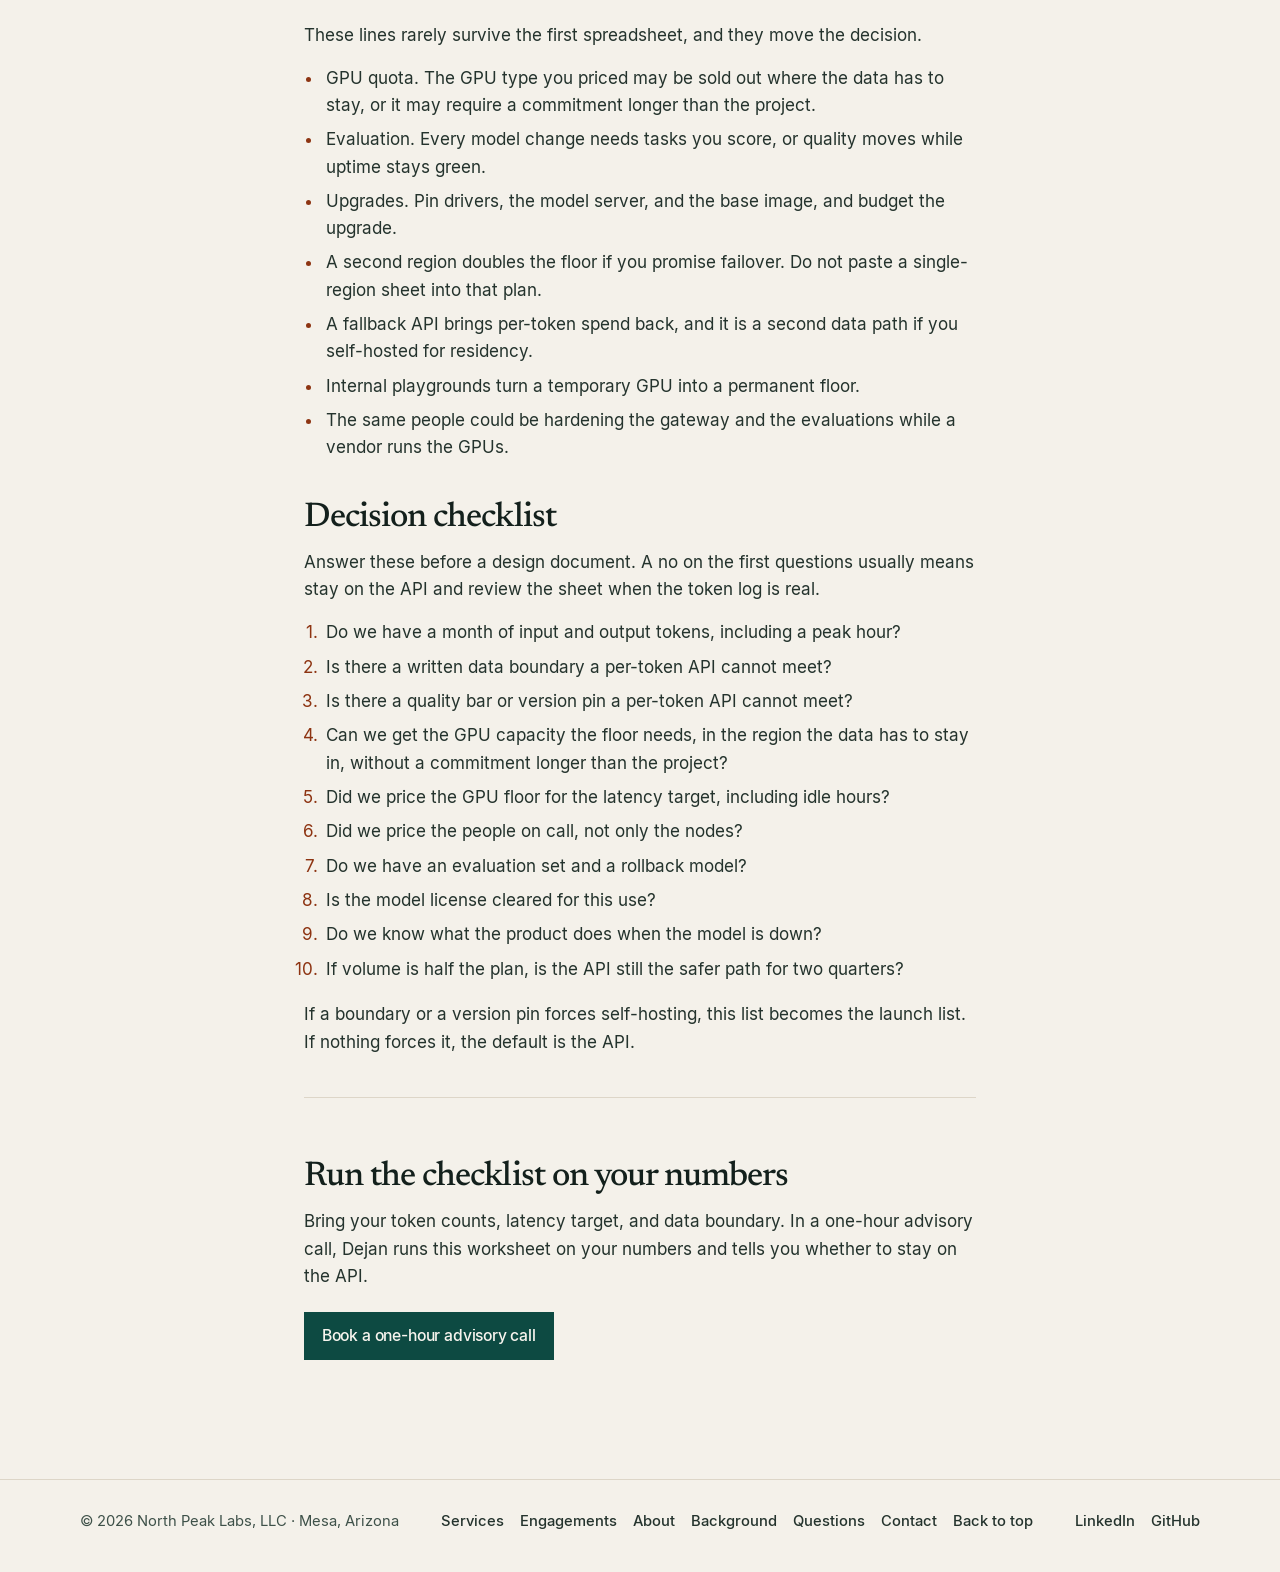
==== commit 4ec1711f: "Apply the checklist review fixes. Tighten the title and Article schema, add the five opening questio" ====
--- a/self-hosting-llms-kubernetes/index.html
+++ b/self-hosting-llms-kubernetes/index.html
@@ -13,7 +13,7 @@
         if (window.matchMedia("(prefers-reduced-motion: reduce)").matches) document.documentElement.classList.add("reduced-motion");
       })();
     </script>
-    <title>Self-hosting LLMs on Kubernetes vs paying per token | North Peak Labs</title>
+    <title>Self-hosting LLMs on Kubernetes vs per-token APIs: a checklist</title>
     <meta name="description" content="A checklist for CTOs and engineering leads choosing a per-token LLM API or self-hosted open-weight models on Kubernetes, with illustrative cost math." />
     <link rel="canonical" href="https://northpeaklabs.studio/self-hosting-llms-kubernetes/" />
     <meta name="robots" content="index, follow" />
@@ -50,6 +50,8 @@
         "@graph": [
           {
             "@type": "Article",
+            "@id": "https://northpeaklabs.studio/self-hosting-llms-kubernetes/#article",
+            "isPartOf": { "@id": "https://northpeaklabs.studio/#website" },
             "headline": "Self-hosting LLMs on Kubernetes vs paying per token: a decision checklist",
             "description": "A checklist for CTOs and engineering leads choosing a per-token LLM API or self-hosted open-weight models on Kubernetes, with illustrative cost math.",
             "datePublished": "2026-10-26",
@@ -61,7 +63,8 @@
               "@type": "Person",
               "@id": "https://northpeaklabs.studio/#dejan",
               "name": "Dejan Rajkovic",
-              "url": "https://northpeaklabs.studio/#about"
+              "url": "https://northpeaklabs.studio/#about",
+              "sameAs": ["https://github.com/Dejan992", "https://www.linkedin.com/in/dejan-rajkovic"]
             },
             "publisher": {
               "@type": "Organization",
@@ -130,8 +133,17 @@
           </nav>
           <p class="kicker">Checklist</p>
           <h1>Self-hosting LLMs on Kubernetes vs paying per token: a decision checklist</h1>
-          <p class="byline">Dejan Rajkovic · North Peak Labs · 26 October 2026</p>
+          <p class="byline"><a href="/#about">Dejan Rajkovic</a> · North Peak Labs · October 26, 2026</p>
           <p class="lede">A per-token API and a model on your own cluster are different operating models. This checklist is for CTOs and engineering leads deciding whether to keep paying per token or to run open-weight models on Kubernetes. Every dollar figure below is illustrative arithmetic for your own rates. None of it is a client result, a benchmark, or a vendor price.</p>
+          <h2>Five questions first</h2>
+          <ol>
+            <li>What does your traffic actually look like: steady all day, or a few spiky hours?</li>
+            <li>Can you get capacity when the autoscaler asks for it, in the region the data has to stay in?</li>
+            <li>How bad are your cold starts, and will you pay to keep capacity warm?</li>
+            <li>Who is on call when it breaks at 2am?</li>
+            <li>Do you have evals that show a cheaper open model is not worse for your use case?</li>
+          </ol>
+          <p>If most answers are "not sure," stay on the API for now. Nothing wrong with that. The rest of this page is for when you can answer them.</p>
 
           <h2>What you are actually choosing</h2>
           <p>You are choosing who carries capacity, the model lifecycle, and the data boundary.</p>
@@ -143,7 +155,7 @@
           <p>If you cannot yet say how many input and output tokens a normal day uses, stay on the API and log them. The rest of this page is the worksheet for when those counts exist.</p>
 
           <h2>When a per-token API wins</h2>
-          <p>Stay on the API when most of these are true. One of them is often enough.</p>
+          <p>Stay on the API if any of these is true. Two or more, and it is not close.</p>
           <ul>
             <li>Volume is low, bursty, or still a prototype. You would pay for idle GPUs the API does not charge for.</li>
             <li>Prompts, retrieved documents, and outputs may leave your network under a contract you have read.</li>
@@ -175,7 +187,7 @@
           <p>Self-host when you need a pinned model version, a fine-tune, or an adapter the API will not run, or when a vendor deprecation would break a workflow you cannot change on their schedule. Budget an evaluation set and a rollback. A changed model you cannot score against the one it replaced is an incident with a quiet start.</p>
 
           <h2>A cost-comparison framework</h2>
-          <p>Compare one month of the same workload, using your contract and your node price. Skipping the people line is how a cluster looks cheaper than it is.</p>
+          <p>Compare LLM inference cost for one month of the same workload, a per-token API against self-hosted LLM inference on Kubernetes, using your contract and your node price. Skipping the people line is how a cluster looks cheaper than it is.</p>
           <ol>
             <li>Tokens. Input and output, for an average day and the peak hour.</li>
             <li>API cost. Your per-million prices times the month, plus any platform fee.</li>
@@ -231,7 +243,7 @@
               </div>
               <div>
                 <dt>Compare</dt>
-                <dd>The shape of a crossover, not a recommendation. If the peak needs 10 nodes, put 10 in the sheet.</dd>
+                <dd>With these made-up inputs, the two lines get close. That is the shape of a crossover, not a recommendation. If the peak needs 10 nodes, put 10 in the sheet.</dd>
               </div>
             </dl>
           </figure>
@@ -250,7 +262,7 @@
 
           <h3>Model serving</h3>
           <ul>
-            <li>Serve a stable HTTP API with health checks, graceful shutdown, and a pinned model version. vLLM, TensorRT-LLM, and Hugging Face TGI are examples of that category. Pick one the team can operate.</li>
+            <li>Serve a stable HTTP API with health checks, graceful shutdown, and a pinned model version. vLLM, SGLang, and TensorRT-LLM are examples of that category. Pick one the team can operate.</li>
             <li>Promote weights as a versioned artifact in a private registry, the same way you promote an image.</li>
             <li>Load-test time to first token at the concurrency you expect. A single-user demo does not size the cluster.</li>
             <li>Keep a rollback model. A bad release should be a routing change.</li>
@@ -283,7 +295,7 @@
           <h2>Hidden costs</h2>
           <p>These lines rarely survive the first spreadsheet, and they move the decision.</p>
           <ul>
-            <li>GPU quota. The card in the example may be sold out where the data has to stay, or it may require a commitment longer than the project.</li>
+            <li>GPU quota. The GPU type you priced may be sold out where the data has to stay, or it may require a commitment longer than the project.</li>
             <li>Evaluation. Every model change needs tasks you score, or quality moves while uptime stays green.</li>
             <li>Upgrades. Pin drivers, the model server, and the base image, and budget the upgrade.</li>
             <li>A second region doubles the floor if you promise failover. Do not paste a single-region sheet into that plan.</li>
@@ -298,6 +310,7 @@
             <li>Do we have a month of input and output tokens, including a peak hour?</li>
             <li>Is there a written data boundary a per-token API cannot meet?</li>
             <li>Is there a quality bar or version pin a per-token API cannot meet?</li>
+            <li>Can we get the GPU capacity the floor needs, in the region the data has to stay in, without a commitment longer than the project?</li>
             <li>Did we price the GPU floor for the latency target, including idle hours?</li>
             <li>Did we price the people on call, not only the nodes?</li>
             <li>Do we have an evaluation set and a rollback model?</li>
@@ -309,7 +322,7 @@
 
           <section class="cta-band" aria-labelledby="cta-title">
             <h2 id="cta-title">Run the checklist on your numbers</h2>
-            <p>North Peak Labs can use a one-hour advisory call to walk this worksheet against your volume, latency target, and data boundary.</p>
+            <p>Bring your token counts, latency target, and data boundary. In a one-hour advisory call, Dejan runs this worksheet on your numbers and tells you whether to stay on the API.</p>
             <p><a class="button button-primary" href="/#contact">Book a one-hour advisory call</a></p>
           </section>
         </div>
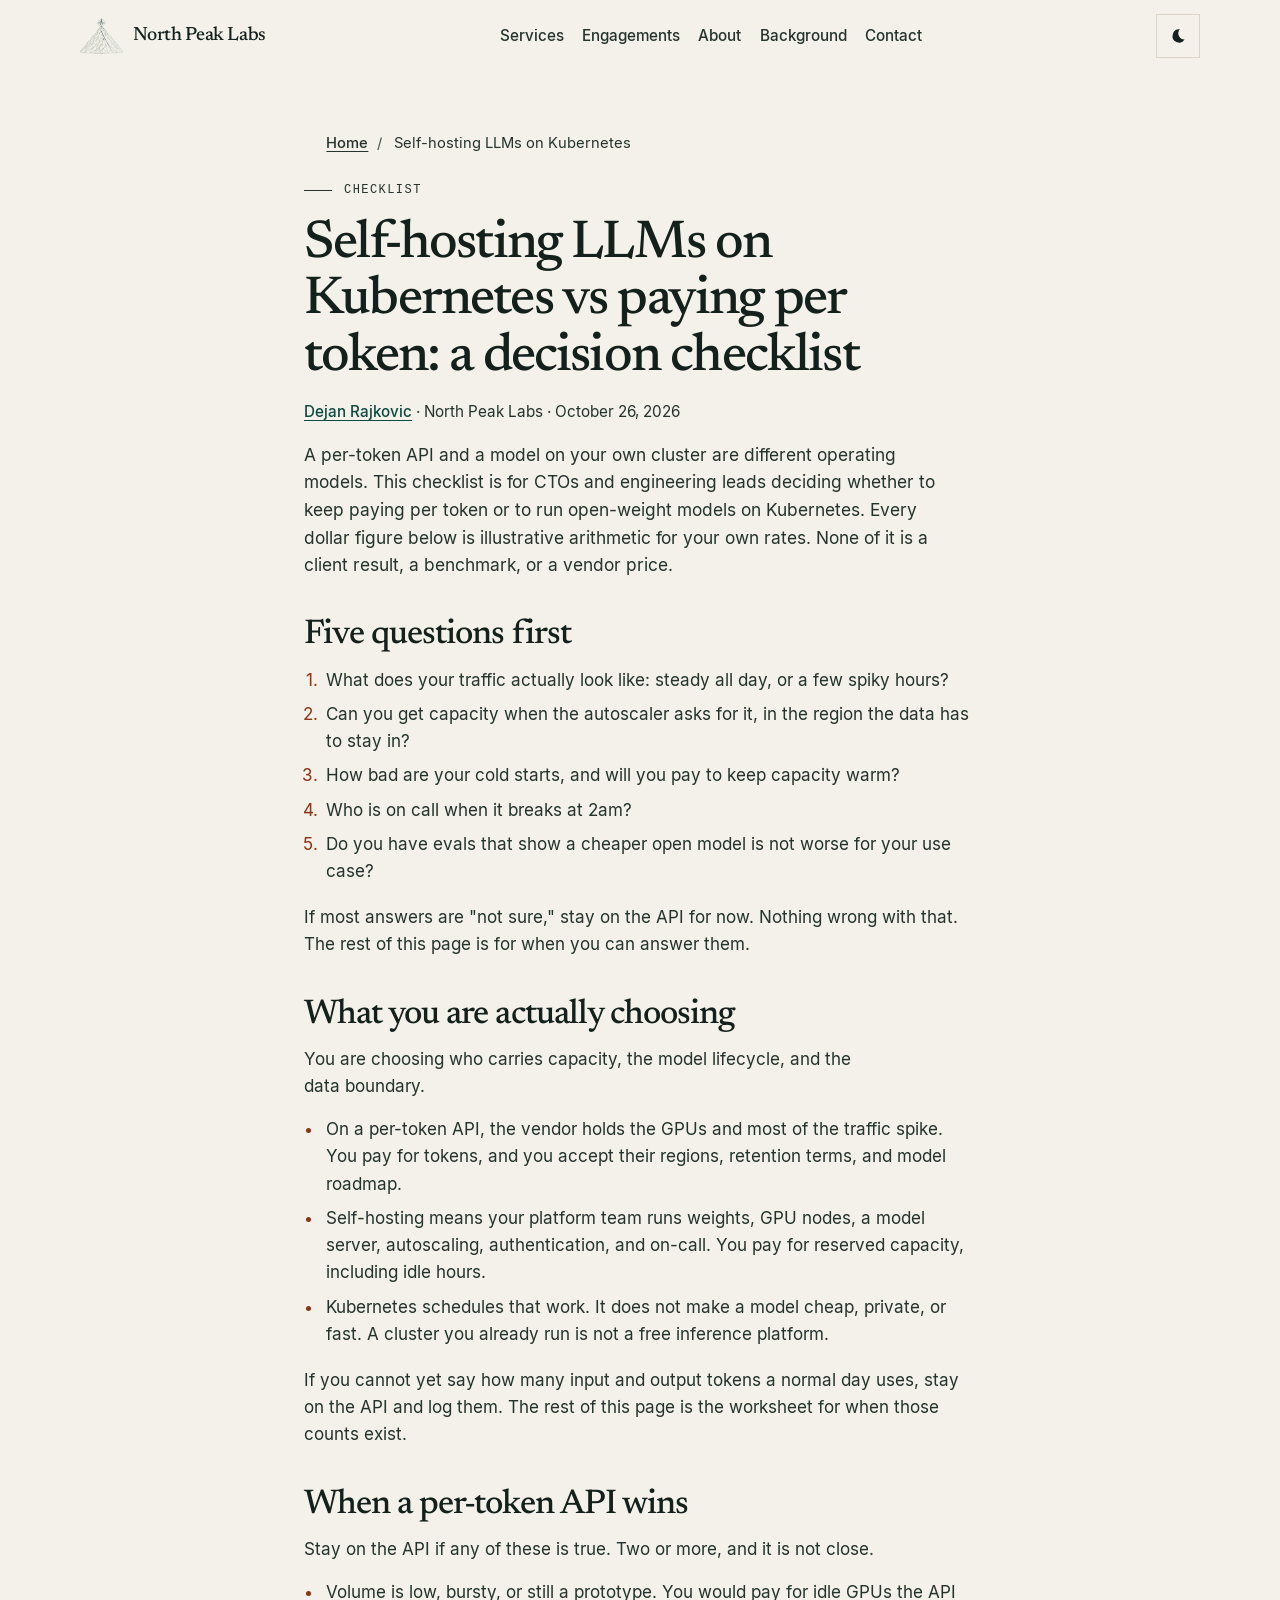
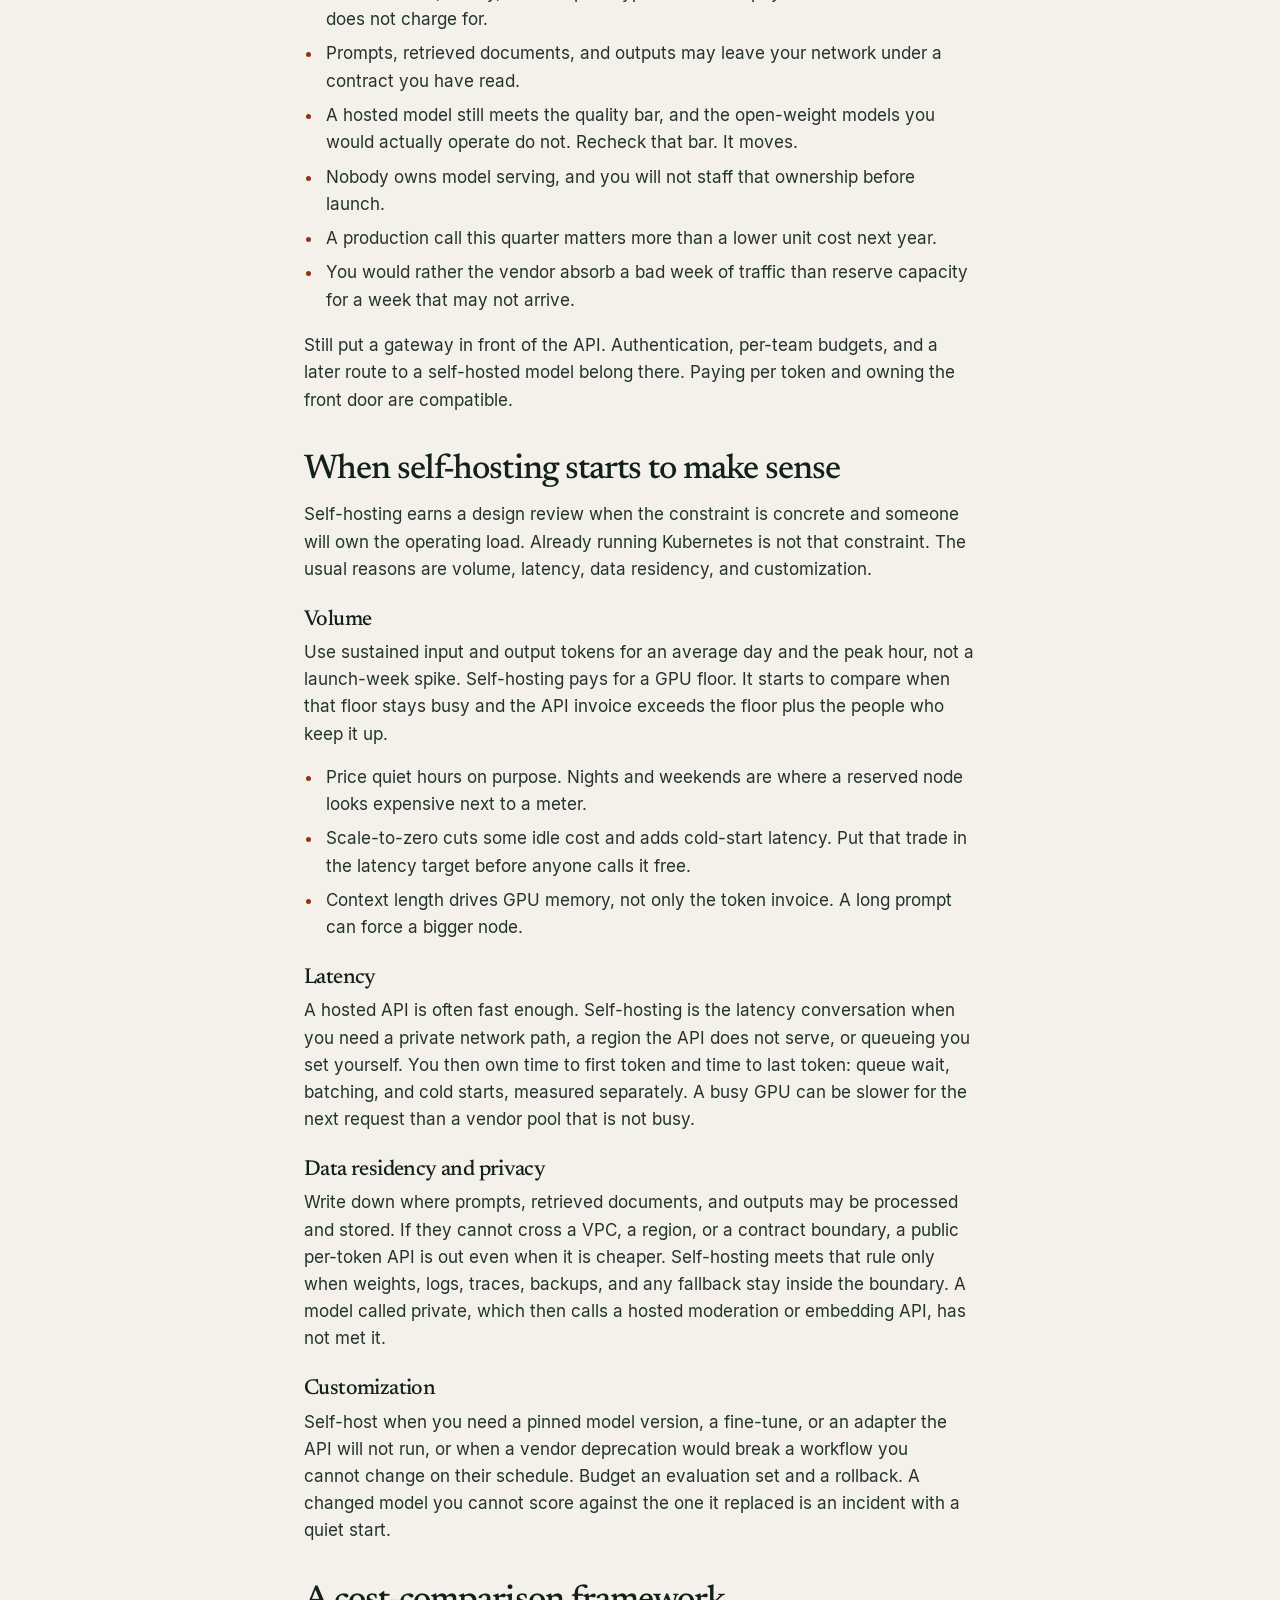
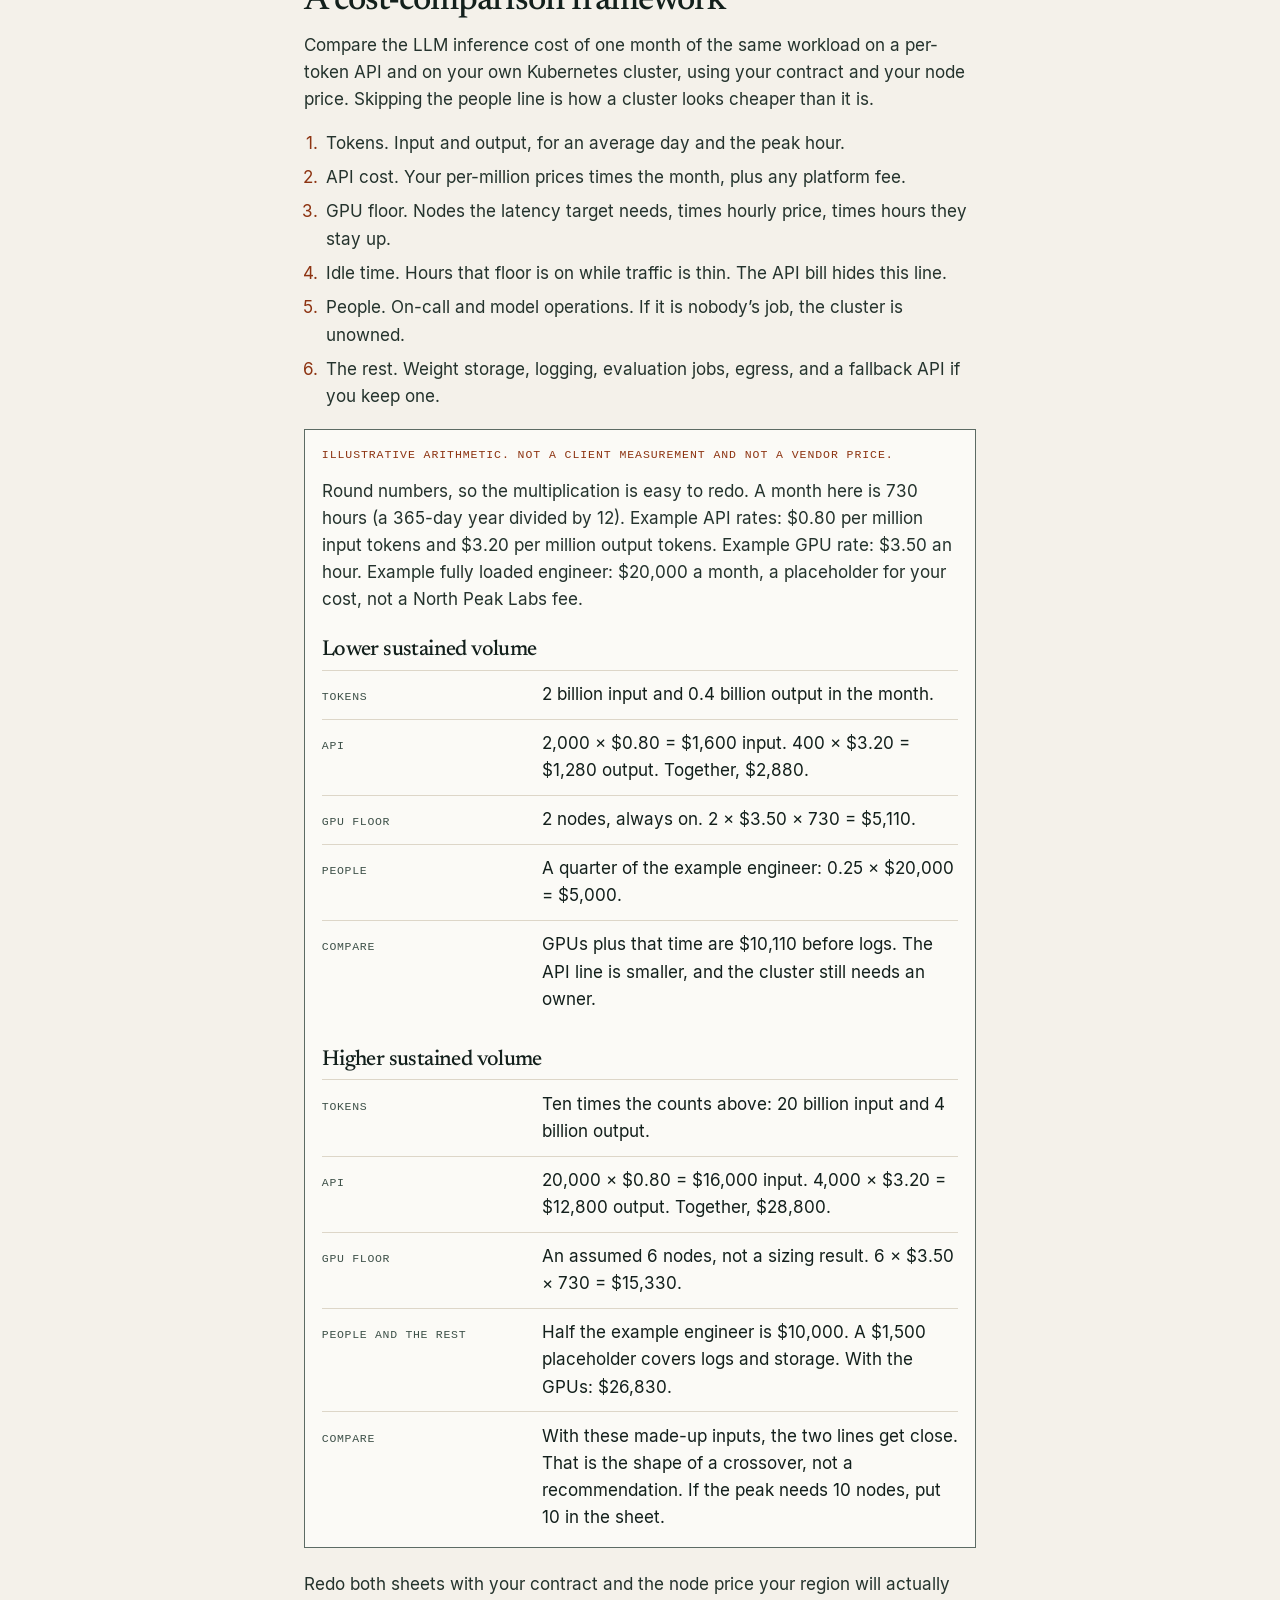
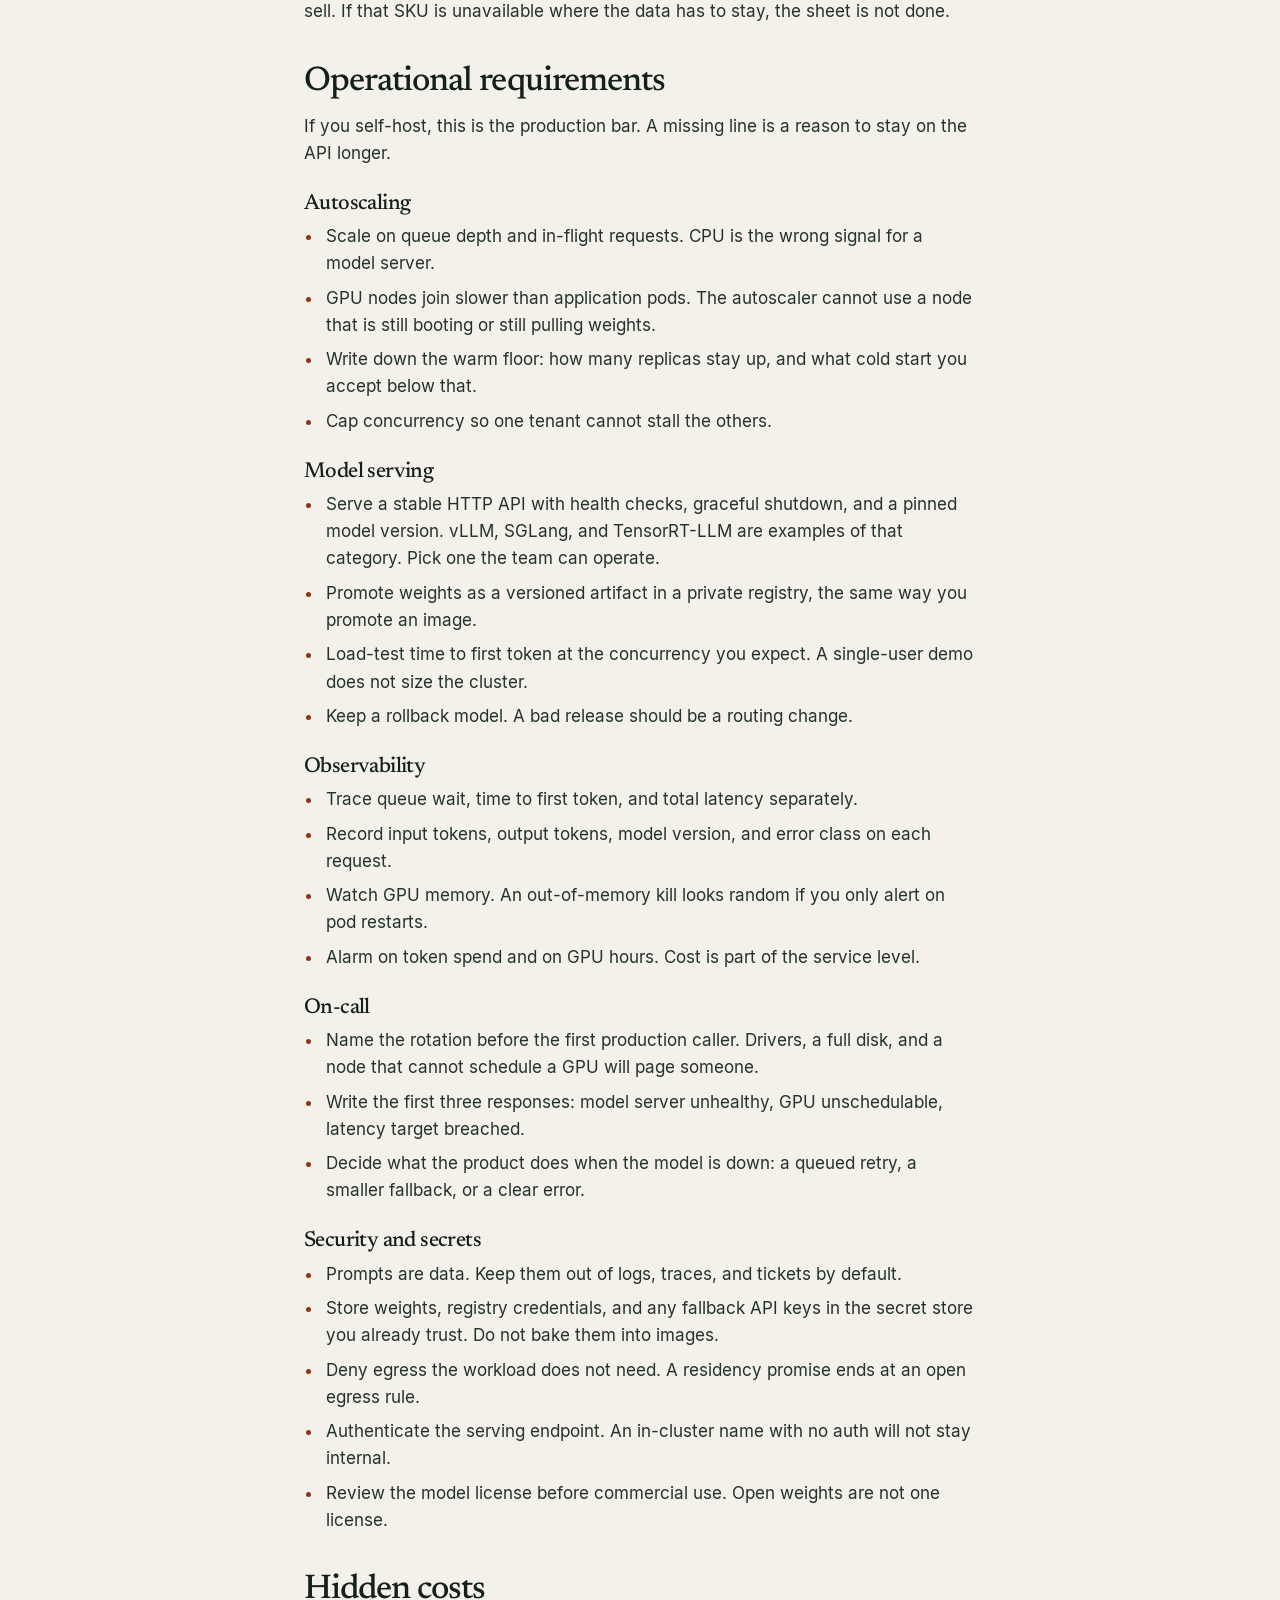
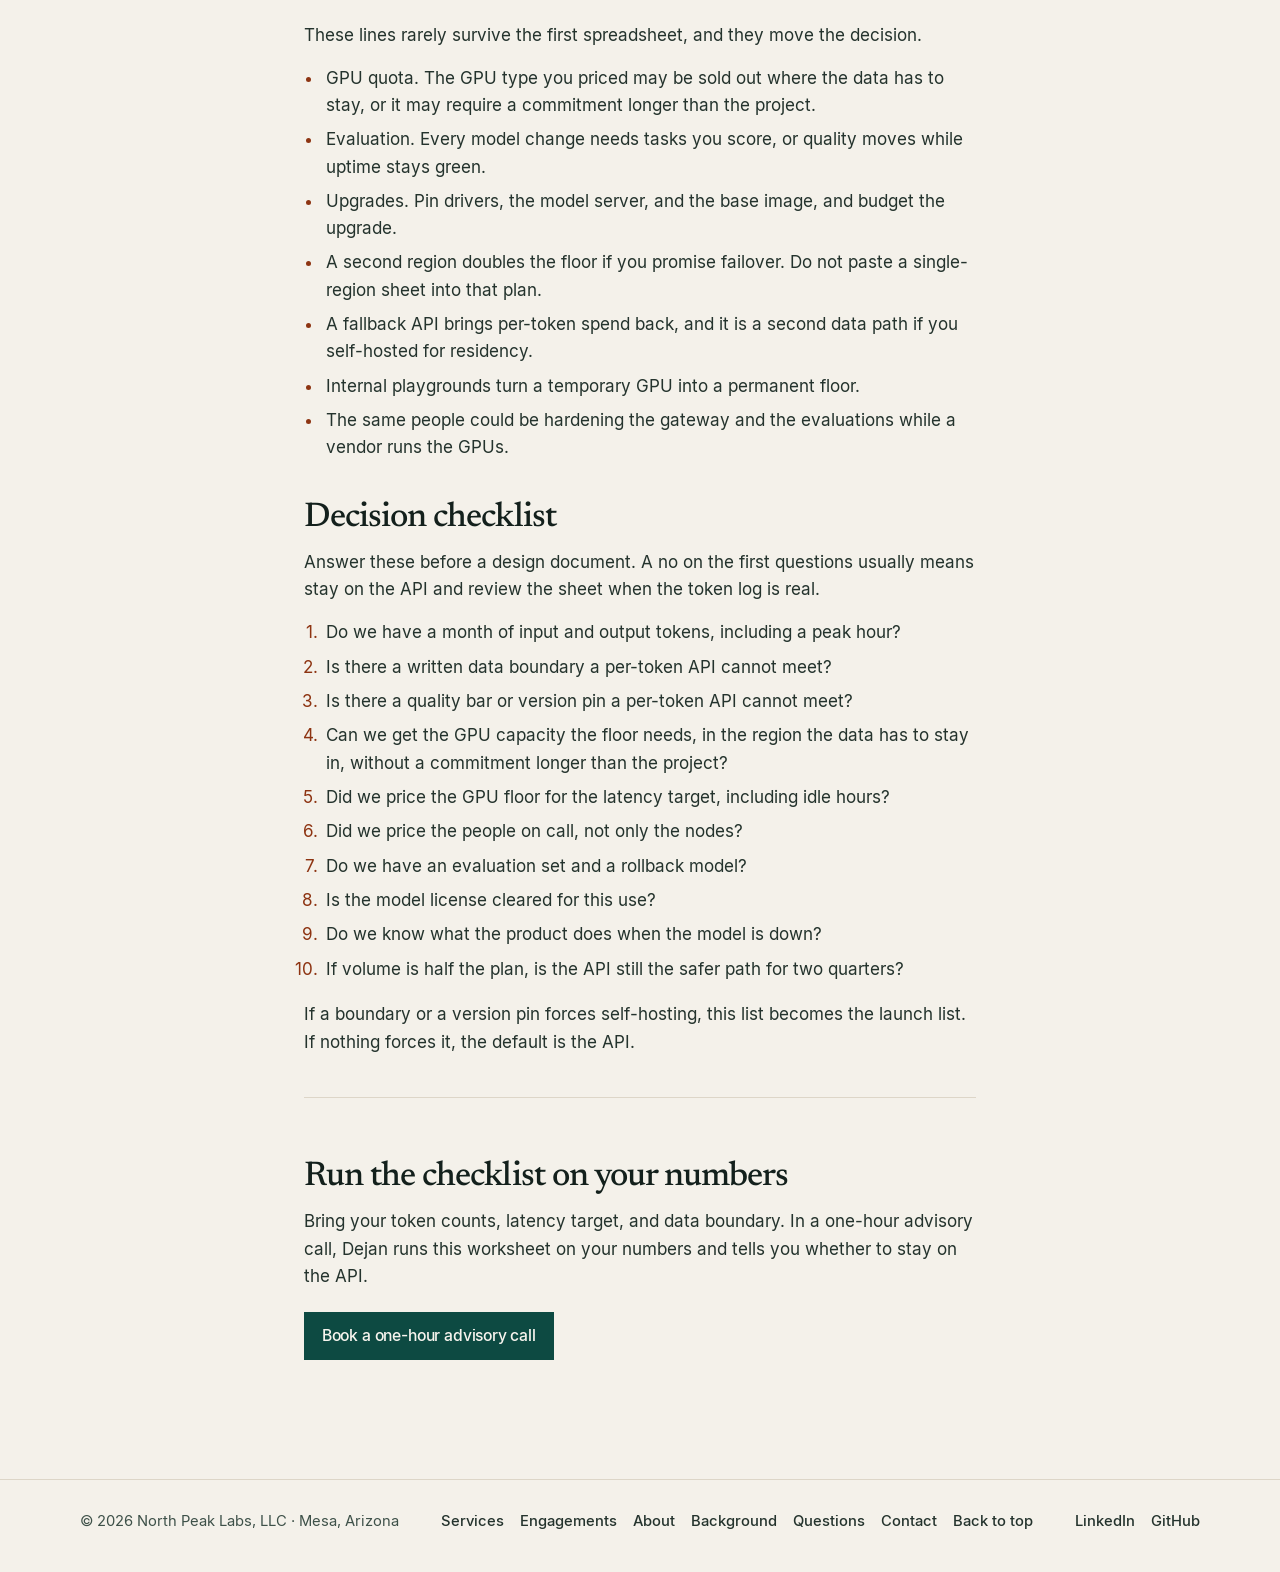
==== commit e01df105: "Tighten the checklist title and the cost-section intro. Co-authored-by: Dejan Rajkovic <Dejan992@use" ====
--- a/self-hosting-llms-kubernetes/index.html
+++ b/self-hosting-llms-kubernetes/index.html
@@ -13,7 +13,7 @@
         if (window.matchMedia("(prefers-reduced-motion: reduce)").matches) document.documentElement.classList.add("reduced-motion");
       })();
     </script>
-    <title>Self-hosting LLMs on Kubernetes vs per-token APIs: a checklist</title>
+    <title>Self-hosting LLMs on Kubernetes vs per-token APIs: checklist</title>
     <meta name="description" content="A checklist for CTOs and engineering leads choosing a per-token LLM API or self-hosted open-weight models on Kubernetes, with illustrative cost math." />
     <link rel="canonical" href="https://northpeaklabs.studio/self-hosting-llms-kubernetes/" />
     <meta name="robots" content="index, follow" />
@@ -187,7 +187,7 @@
           <p>Self-host when you need a pinned model version, a fine-tune, or an adapter the API will not run, or when a vendor deprecation would break a workflow you cannot change on their schedule. Budget an evaluation set and a rollback. A changed model you cannot score against the one it replaced is an incident with a quiet start.</p>
 
           <h2>A cost-comparison framework</h2>
-          <p>Compare LLM inference cost for one month of the same workload, a per-token API against self-hosted LLM inference on Kubernetes, using your contract and your node price. Skipping the people line is how a cluster looks cheaper than it is.</p>
+          <p>Compare the LLM inference cost of one month of the same workload on a per-token API and on your own Kubernetes cluster, using your contract and your node price. Skipping the people line is how a cluster looks cheaper than it is.</p>
           <ol>
             <li>Tokens. Input and output, for an average day and the peak hour.</li>
             <li>API cost. Your per-million prices times the month, plus any platform fee.</li>
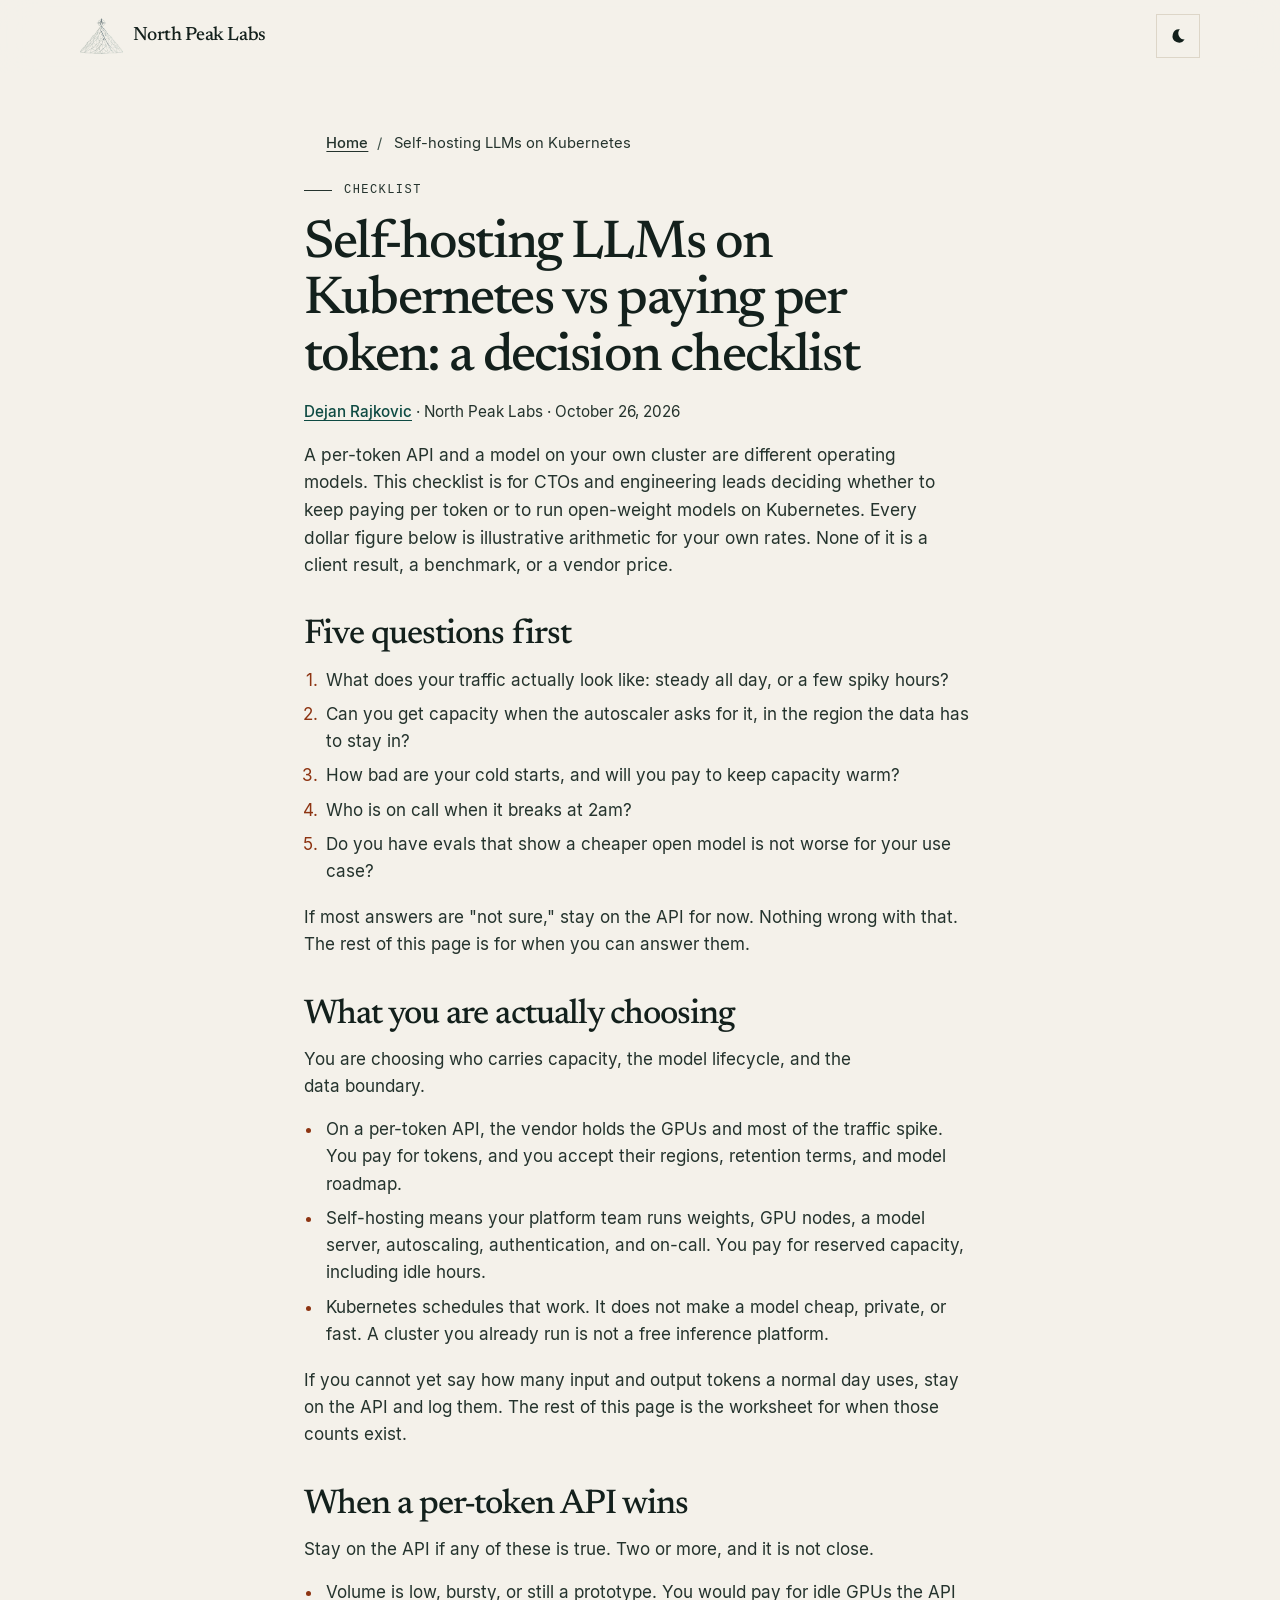
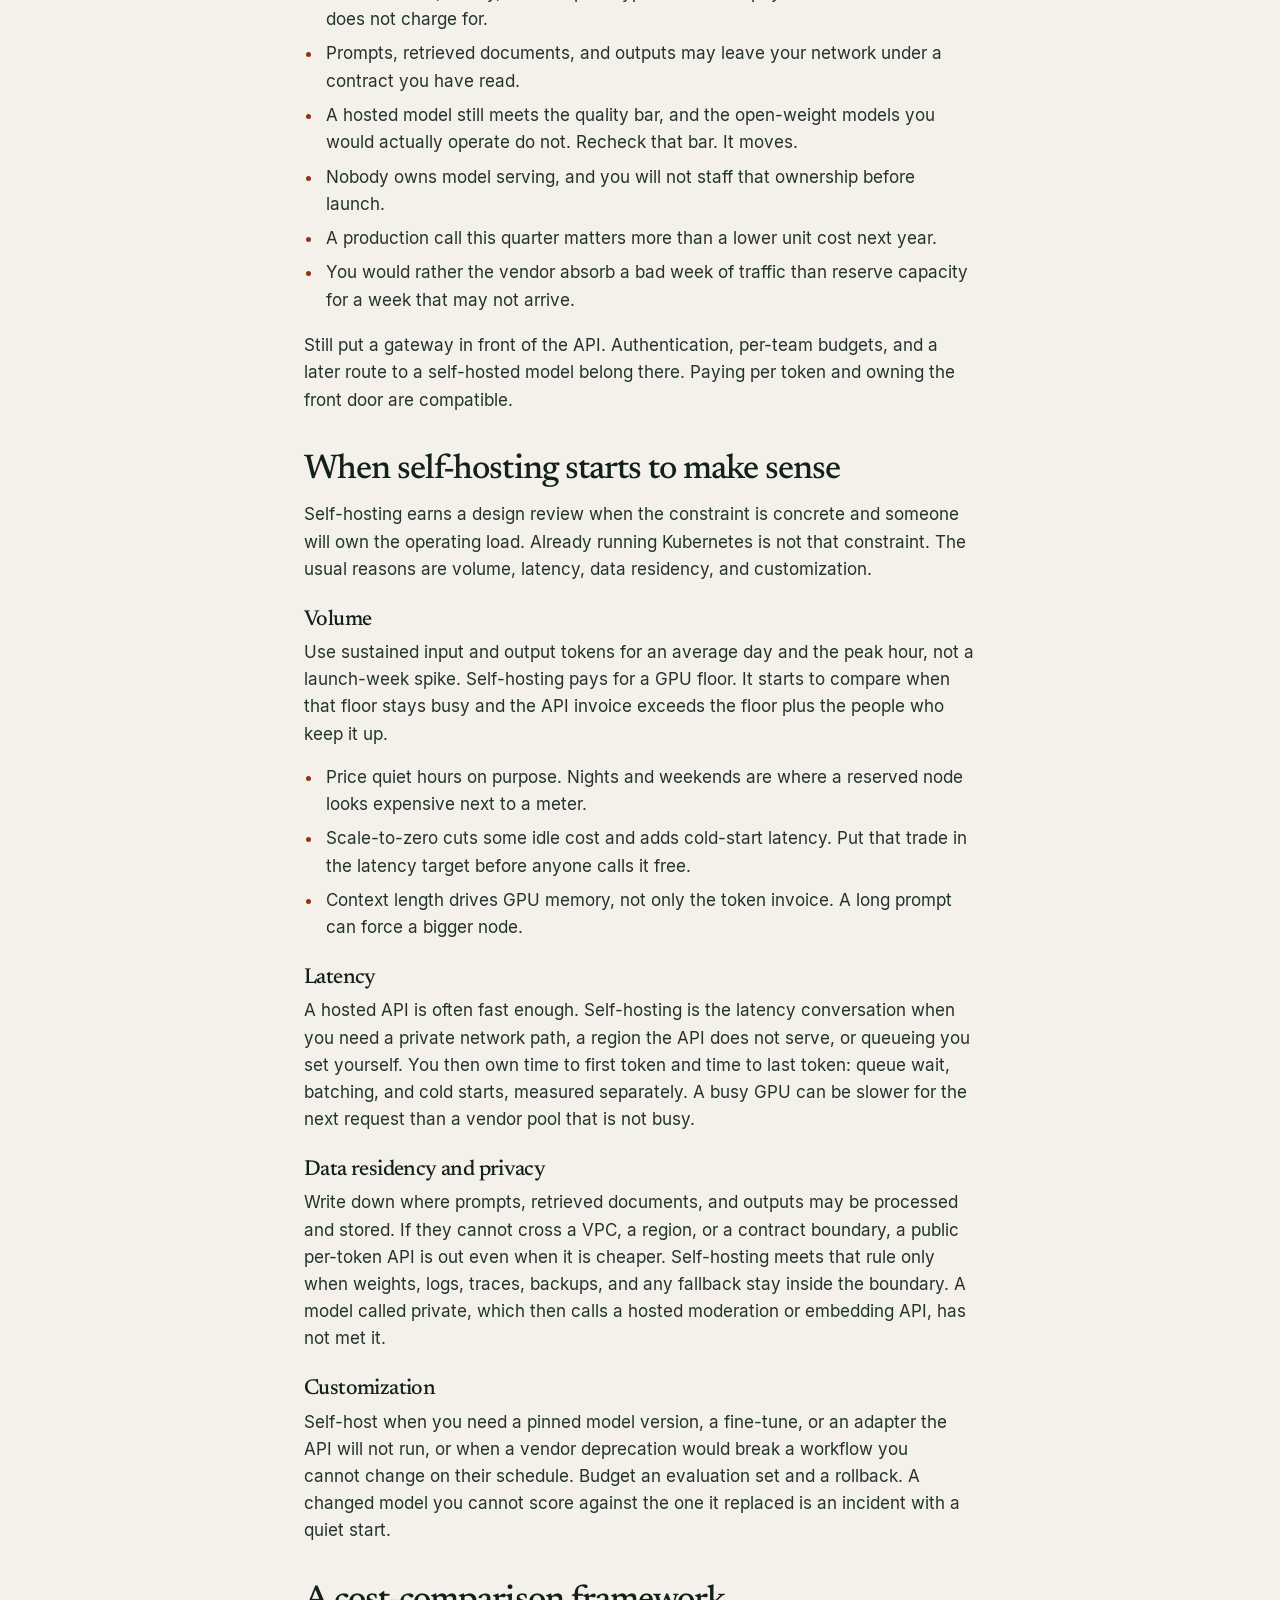
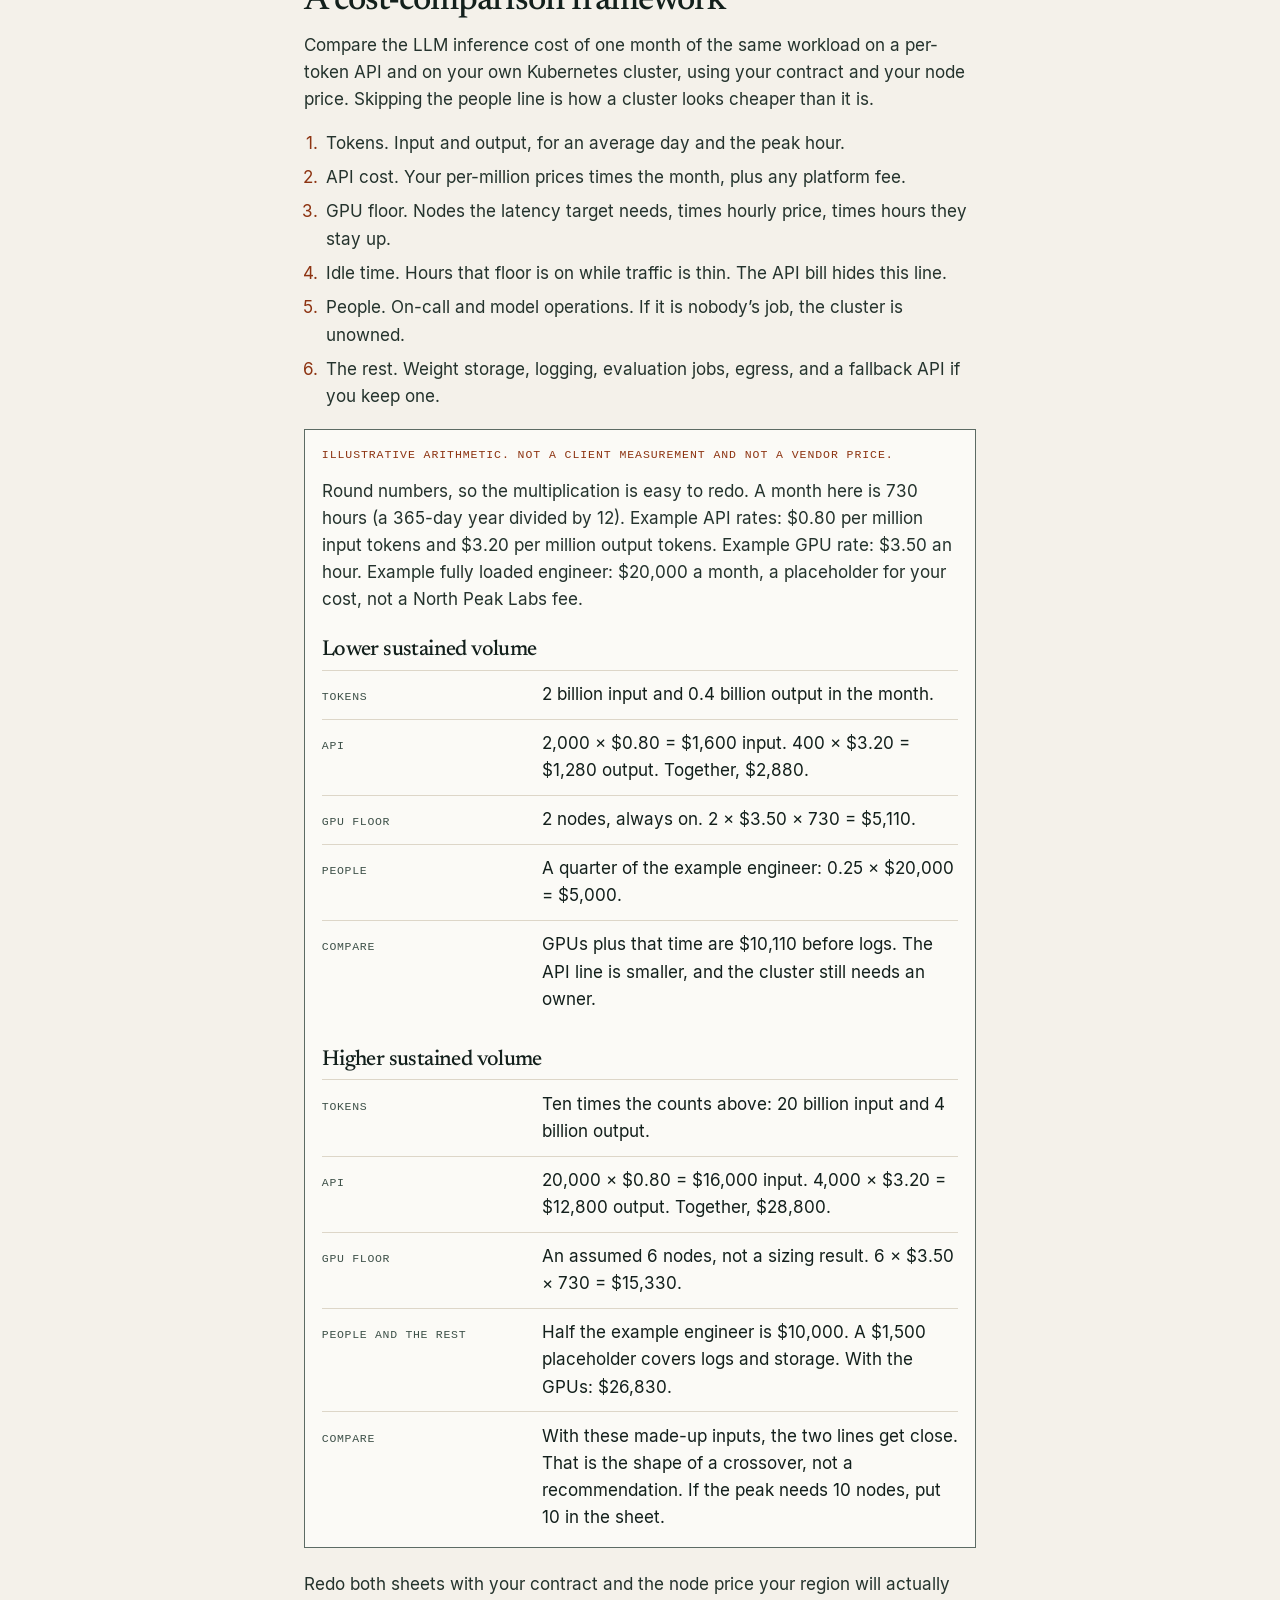
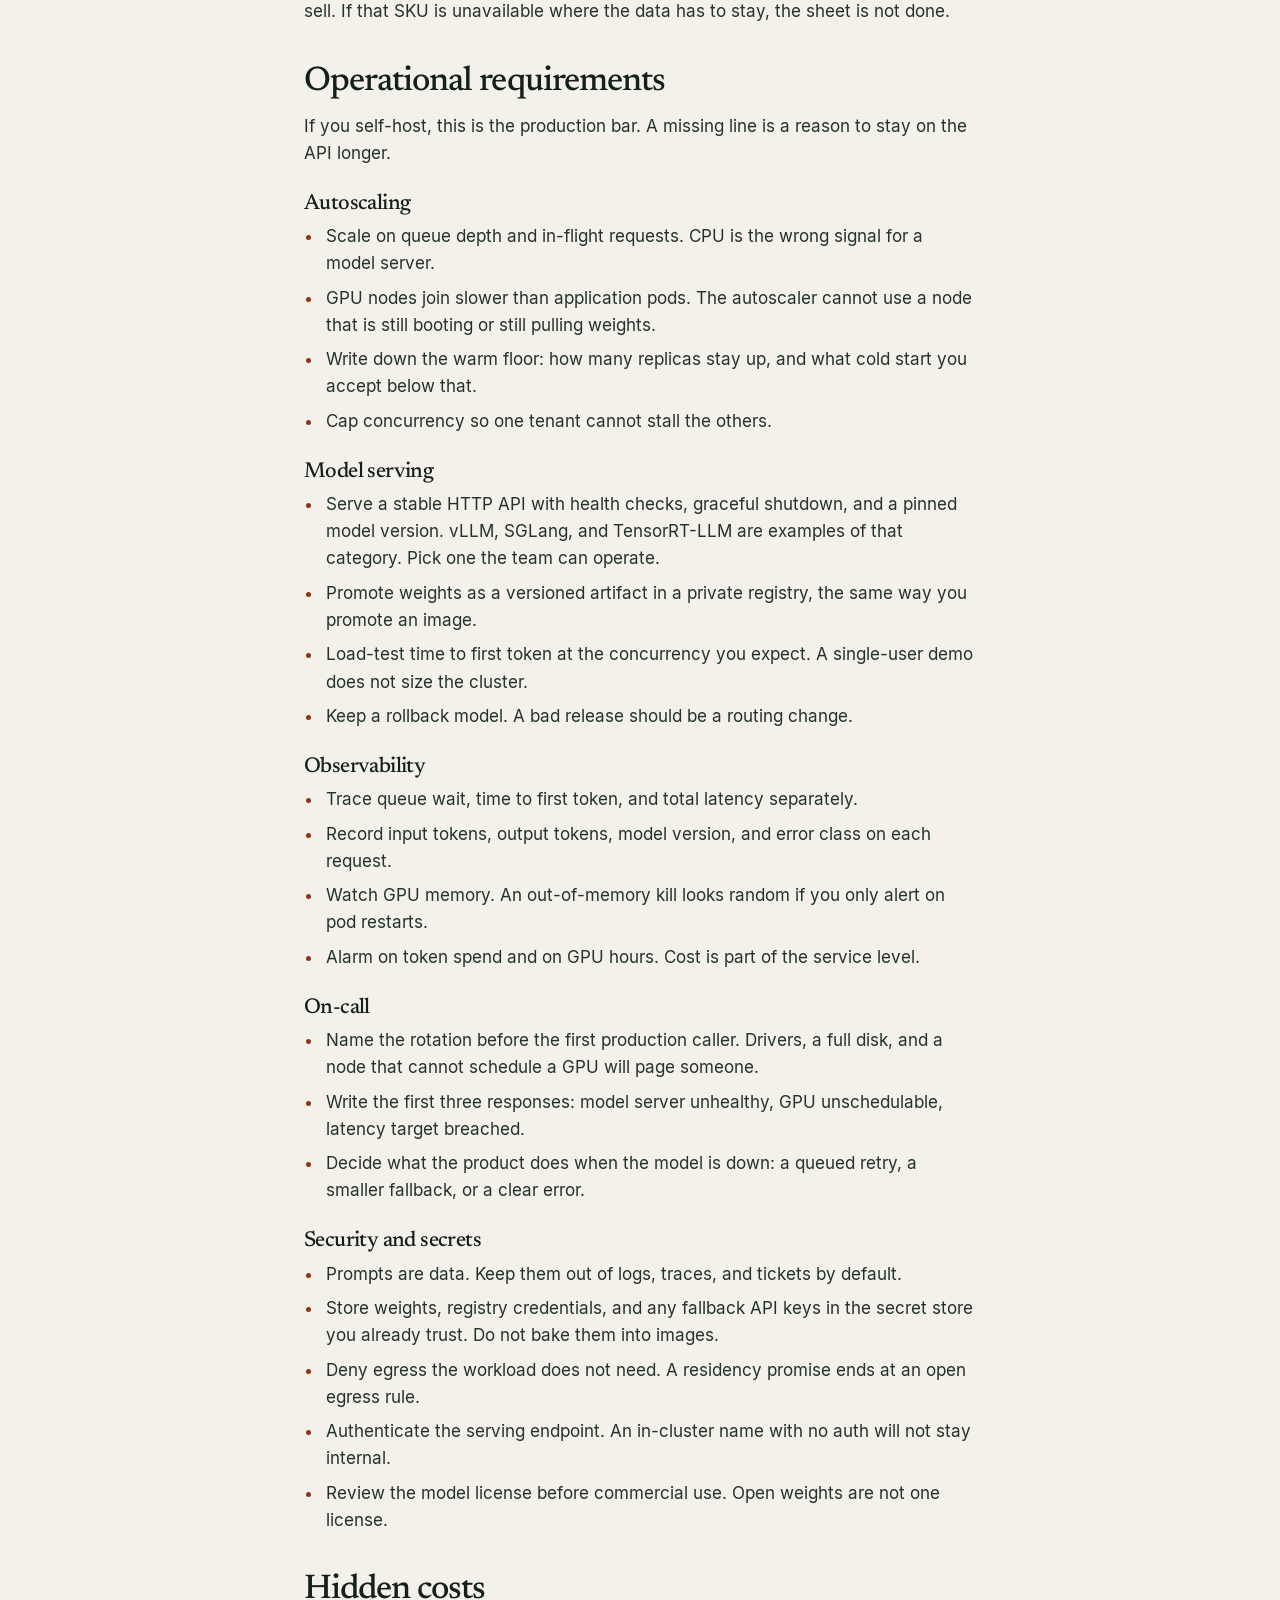
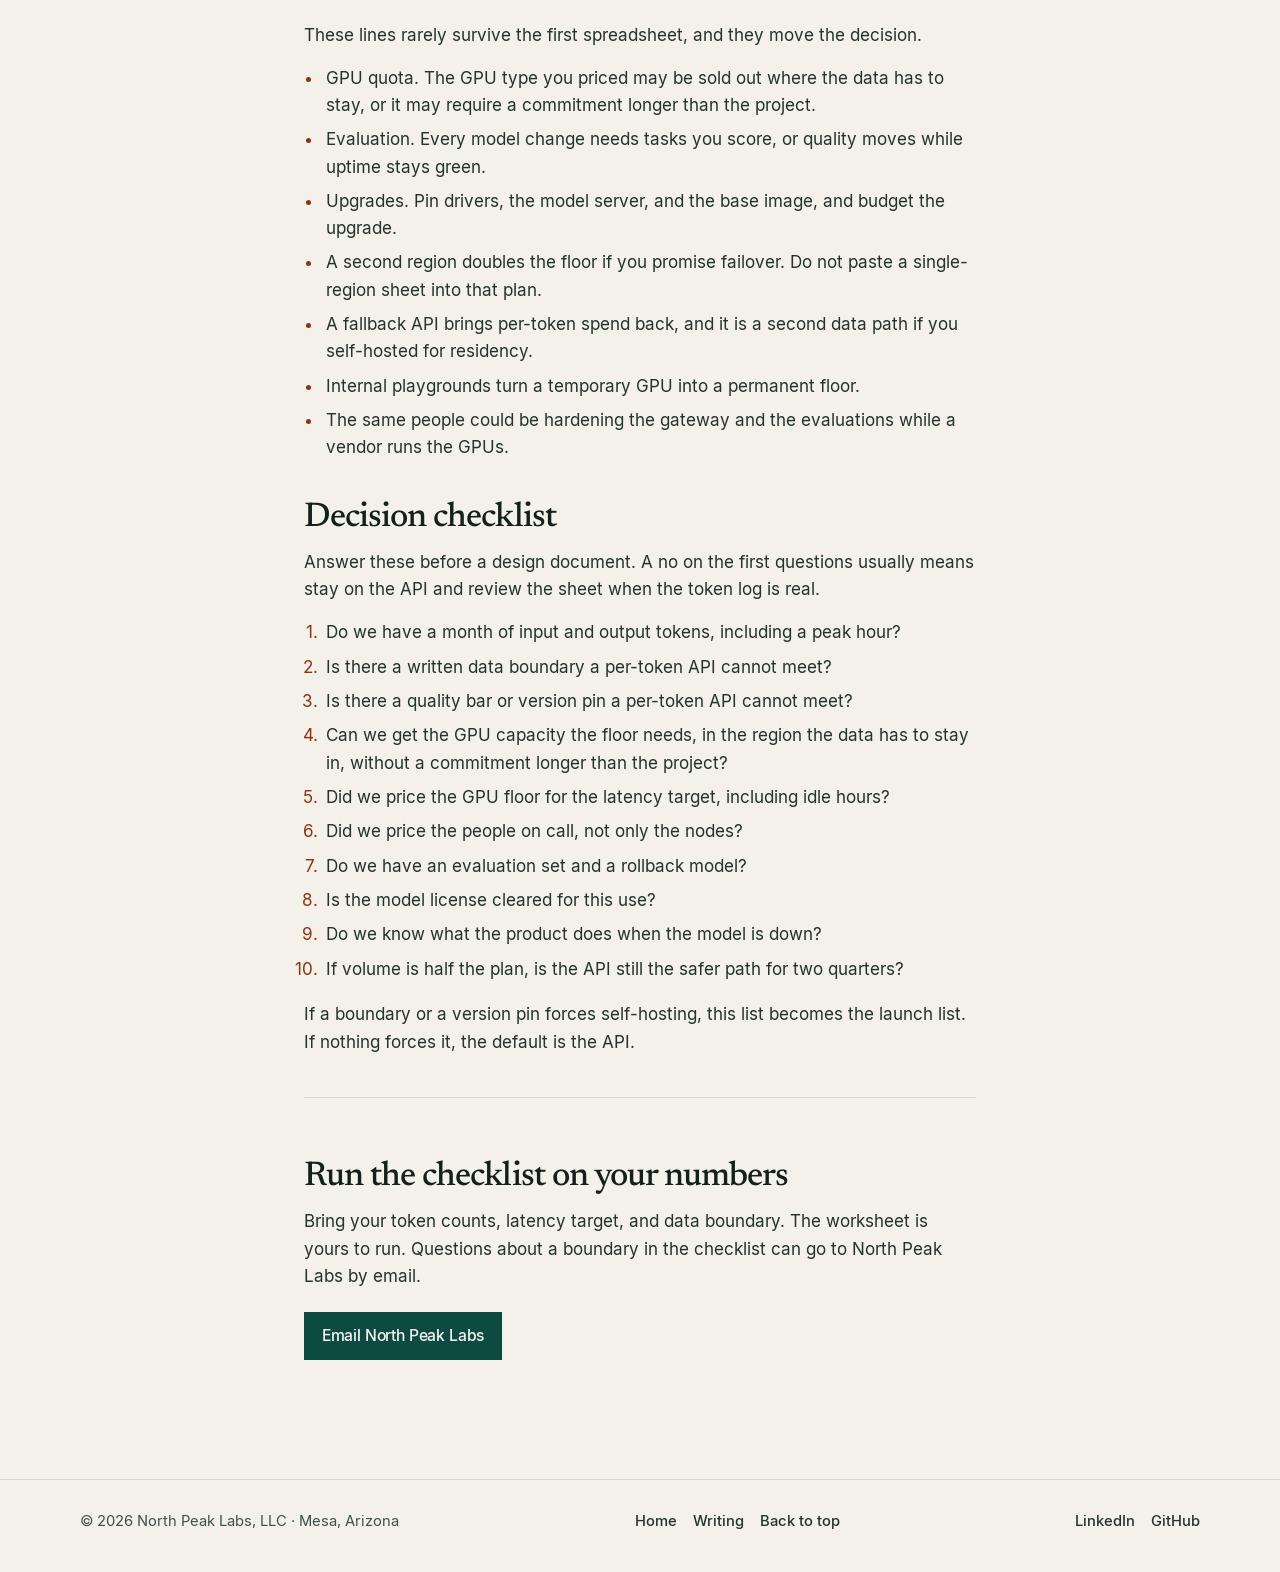
==== commit 5ddef89a: "Replace the consulting homepage with a coming-soon teaser The home page now says something big is co" ====
--- a/self-hosting-llms-kubernetes/index.html
+++ b/self-hosting-llms-kubernetes/index.html
@@ -30,14 +30,14 @@
     <meta property="og:image" content="https://northpeaklabs.studio/og-image.png" />
     <meta property="og:image:width" content="1200" />
     <meta property="og:image:height" content="630" />
-    <meta property="og:image:alt" content="North Peak Labs — AI platform, MLOps, and LLM consulting in Mesa, Arizona." />
+    <meta property="og:image:alt" content="North Peak Labs. Something big is coming. Software factories as a service." />
     <meta property="article:published_time" content="2026-10-26" />
     <meta property="article:author" content="Dejan Rajkovic" />
     <meta name="twitter:card" content="summary_large_image" />
     <meta name="twitter:title" content="Self-hosting LLMs on Kubernetes vs paying per token: a decision checklist" />
     <meta name="twitter:description" content="A checklist for CTOs and engineering leads choosing a per-token LLM API or self-hosted open-weight models on Kubernetes, with illustrative cost math." />
     <meta name="twitter:image" content="https://northpeaklabs.studio/og-image.png" />
-    <meta name="twitter:image:alt" content="North Peak Labs — AI platform, MLOps, and LLM consulting in Mesa, Arizona." />
+    <meta name="twitter:image:alt" content="North Peak Labs. Something big is coming. Software factories as a service." />
     <link rel="icon" href="/favicon.ico" sizes="any" />
     <link rel="icon" href="/favicon-32.png" type="image/png" sizes="32x32" />
     <link rel="apple-touch-icon" href="/apple-touch-icon.png" sizes="180x180" />
@@ -55,7 +55,7 @@
             "headline": "Self-hosting LLMs on Kubernetes vs paying per token: a decision checklist",
             "description": "A checklist for CTOs and engineering leads choosing a per-token LLM API or self-hosted open-weight models on Kubernetes, with illustrative cost math.",
             "datePublished": "2026-10-26",
-            "dateModified": "2026-10-26",
+            "dateModified": "2026-11-06",
             "inLanguage": "en-US",
             "mainEntityOfPage": "https://northpeaklabs.studio/self-hosting-llms-kubernetes/",
             "image": "https://northpeaklabs.studio/og-image.png",
@@ -63,7 +63,7 @@
               "@type": "Person",
               "@id": "https://northpeaklabs.studio/#dejan",
               "name": "Dejan Rajkovic",
-              "url": "https://northpeaklabs.studio/#about",
+              "url": "https://www.linkedin.com/in/dejan-rajkovic",
               "sameAs": ["https://github.com/Dejan992", "https://www.linkedin.com/in/dejan-rajkovic"]
             },
             "publisher": {
@@ -103,20 +103,10 @@
           <img src="/mark.png" width="43" height="36" alt="" />
           <span class="wordmark-text">North Peak Labs</span>
         </a>
-        <nav class="nav-links" id="nav-links" aria-label="Primary">
-          <a href="/#services">Services</a>
-          <a href="/#engagements">Engagements</a>
-          <a href="/#about">About</a>
-          <a href="/#background">Background</a>
-          <a href="/#contact">Contact</a>
-        </nav>
         <div class="nav-actions">
           <button class="icon-btn theme-toggle" type="button" aria-label="Switch to dark theme">
             <svg class="icon-moon" viewBox="0 0 24 24" width="18" height="18" aria-hidden="true"><path fill="currentColor" d="M14.5 3.1a8.8 8.8 0 1 0 6.4 13.6A8.2 8.2 0 0 1 14.5 3.1z"/></svg>
             <svg class="icon-sun" viewBox="0 0 24 24" width="18" height="18" aria-hidden="true"><path fill="none" stroke="currentColor" stroke-width="1.7" stroke-linecap="round" d="M12 4.2V2.5M12 21.5v-1.7M4.2 12H2.5M21.5 12h-1.7M6.1 6.1 4.9 4.9M19.1 19.1l-1.2-1.2M17.9 6.1l1.2-1.2M4.9 19.1l1.2-1.2"/><circle cx="12" cy="12" r="3.4" fill="none" stroke="currentColor" stroke-width="1.7"/></svg>
-          </button>
-          <button class="icon-btn menu-toggle" type="button" aria-expanded="false" aria-controls="nav-links" aria-label="Open navigation">
-            <span class="menu-icon" aria-hidden="true"></span>
           </button>
         </div>
       </div>
@@ -133,7 +123,7 @@
           </nav>
           <p class="kicker">Checklist</p>
           <h1>Self-hosting LLMs on Kubernetes vs paying per token: a decision checklist</h1>
-          <p class="byline"><a href="/#about">Dejan Rajkovic</a> · North Peak Labs · October 26, 2026</p>
+          <p class="byline"><a href="https://www.linkedin.com/in/dejan-rajkovic">Dejan Rajkovic</a> · North Peak Labs · October 26, 2026</p>
           <p class="lede">A per-token API and a model on your own cluster are different operating models. This checklist is for CTOs and engineering leads deciding whether to keep paying per token or to run open-weight models on Kubernetes. Every dollar figure below is illustrative arithmetic for your own rates. None of it is a client result, a benchmark, or a vendor price.</p>
           <h2>Five questions first</h2>
           <ol>
@@ -322,8 +312,8 @@
 
           <section class="cta-band" aria-labelledby="cta-title">
             <h2 id="cta-title">Run the checklist on your numbers</h2>
-            <p>Bring your token counts, latency target, and data boundary. In a one-hour advisory call, Dejan runs this worksheet on your numbers and tells you whether to stay on the API.</p>
-            <p><a class="button button-primary" href="/#contact">Book a one-hour advisory call</a></p>
+            <p>Bring your token counts, latency target, and data boundary. The worksheet is yours to run. Questions about a boundary in the checklist can go to North Peak Labs by email.</p>
+            <p><a class="button button-primary" href="mailto:rajkovic@mail.grokbot.com?subject=Self-hosting%20LLMs%20checklist">Email North Peak Labs</a></p>
           </section>
         </div>
       </article>
@@ -333,12 +323,8 @@
       <div class="wrap footer-inner">
         <p class="footer-copy">© 2026 North Peak Labs, LLC · Mesa, Arizona</p>
         <nav class="footer-nav" aria-label="Footer">
-          <a href="/#services">Services</a>
-          <a href="/#engagements">Engagements</a>
-          <a href="/#about">About</a>
-          <a href="/#background">Background</a>
-          <a href="/#questions">Questions</a>
-          <a href="/#contact">Contact</a>
+          <a href="/">Home</a>
+          <a href="/self-hosting-llms-kubernetes/" aria-current="page">Writing</a>
           <a href="#main">Back to top</a>
         </nav>
         <div class="footer-meta">
--- a/styles.css
+++ b/styles.css
@@ -680,3 +680,75 @@
       }
       .cta-band { margin-top: 2.6rem; padding-top: 1.4rem; border-top: 1px solid var(--line); }
       .cta-band .button { margin-top: 0.4rem; }
+
+      body.page-teaser {
+        min-height: 100vh;
+        min-height: 100dvh;
+        display: flex;
+        flex-direction: column;
+        padding-left: env(safe-area-inset-left);
+        padding-right: env(safe-area-inset-right);
+      }
+      body.page-teaser .site-header { padding-top: env(safe-area-inset-top); }
+      body.page-teaser footer { padding-bottom: env(safe-area-inset-bottom); }
+      body.page-teaser main {
+        flex: 1;
+        display: flex;
+        align-items: center;
+      }
+      .teaser {
+        display: grid;
+        gap: clamp(1.75rem, 4vh, 2.75rem);
+        align-items: end;
+        padding-block: clamp(1.75rem, 5vh, 3.25rem);
+      }
+      body.page-teaser h1 {
+        max-width: 12em;
+        margin: 0.85rem 0 0;
+        text-wrap: wrap;
+      }
+      body.page-teaser .subline {
+        max-width: 22em;
+        margin-top: 1.15rem;
+      }
+      @media (max-width: 879px) {
+        body.page-teaser .subline br { display: none; }
+      }
+      .roots {
+        max-width: 28em;
+        margin: 1.15rem 0 0;
+        color: var(--ink-soft);
+        font-size: 1.02rem;
+      }
+      .teaser-contact {
+        display: flex;
+        flex-wrap: wrap;
+        align-items: center;
+        gap: 0.75rem 1.35rem;
+        margin-top: 1.75rem;
+      }
+      .teaser-email {
+        display: inline-flex;
+        align-items: center;
+        min-height: 44px;
+        color: var(--ink-soft);
+        font-weight: 500;
+        text-underline-offset: 0.2em;
+        overflow-wrap: anywhere;
+      }
+      .teaser-ridge {
+        width: min(100%, 22rem);
+        margin: 0;
+      }
+      @media (min-width: 880px) {
+        .teaser {
+          grid-template-columns: minmax(0, 1.2fr) minmax(220px, 0.58fr);
+          align-items: center;
+          gap: clamp(2rem, 5vw, 4.5rem);
+        }
+        .teaser-ridge { width: 100%; }
+      }
+      @media (max-width: 420px) {
+        .wordmark { font-size: 1.05rem; gap: 0.45rem; }
+        .wordmark img { width: 36px; height: 30px; }
+      }
